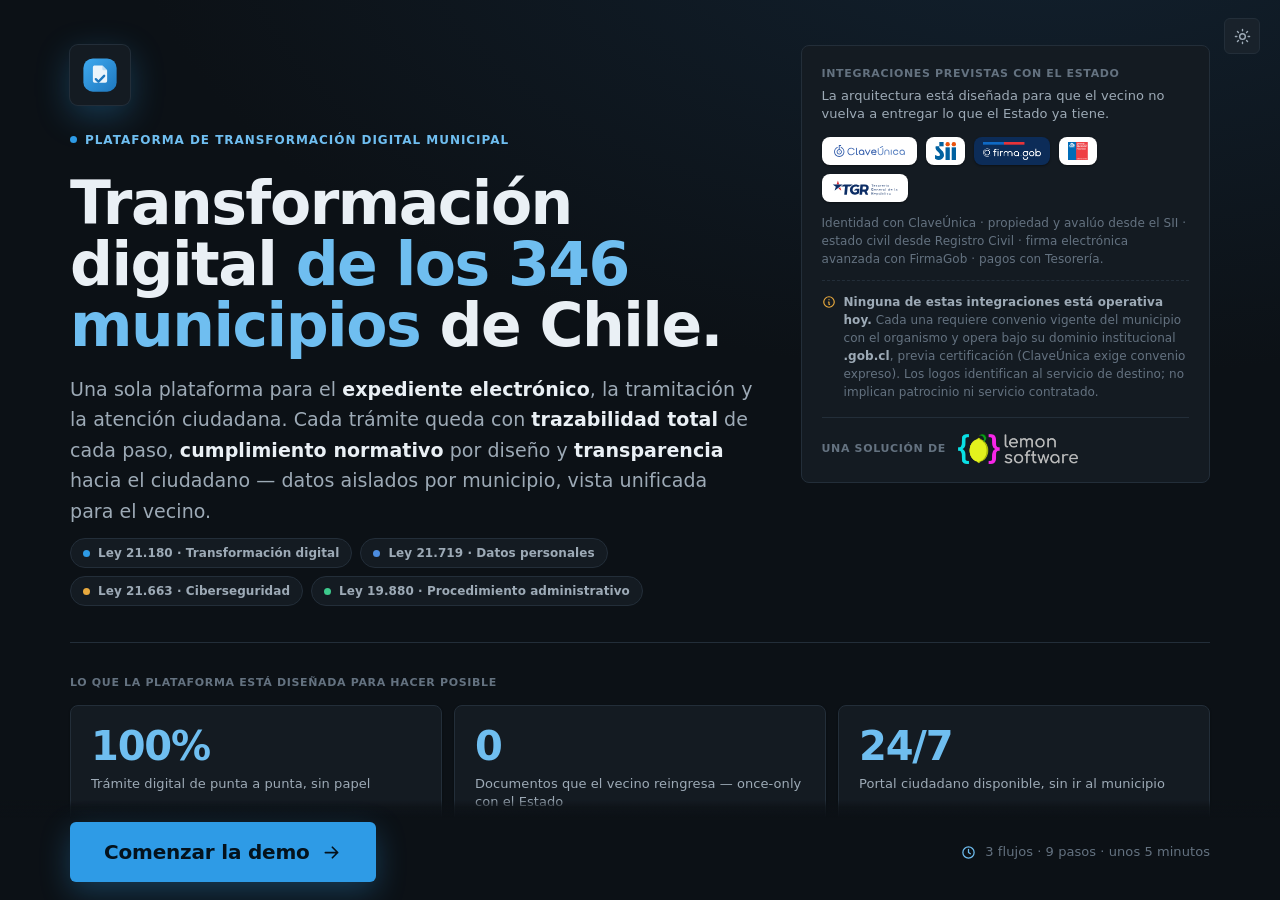
==== demo.html @ 0c416ff8 "Publicar la demo acotada como indice: reemplaza el deck de 13 slides - index.html = demo.html (recor" ====
<!DOCTYPE html>
<html lang="es" data-theme="dark">
<head>
<meta charset="UTF-8">
<meta name="viewport" content="width=device-width, initial-scale=1, viewport-fit=cover">
<!-- El sitio es público (se comparte por link con municipios) pero NO se indexa: el
     robots.txt puede ignorarse si alguien enlaza la URL; este meta sí lo respeta Google. -->
<meta name="robots" content="noindex,nofollow">
<title>Expediente Municipal — Demo guiada</title>
<link rel="preload" href="tokens.css" as="style">
<link rel="stylesheet" href="tokens.css">
<style>
/* ============================================================
   Demo controlada — reproductor de 3 flujos acotado.
   Standalone: consume tokens.css (identidad "Sala de Control"),
   NO usa app.js (no queremos el shell). Los flujos SE EMBEBEN con
   ?embed=1&as=<rol> → app.js bloquea toda navegación de documento
   (no se puede saltar al resto del prototipo). Es una demo pequeña
   para mostrar a las municipalidades sin exponer todo el trabajo.
   ============================================================ */
*{box-sizing:border-box}
html,body{height:100%;margin:0}
body{background:radial-gradient(120% 90% at 82% -12%, #12212F 0%, var(--bg) 55%);color:var(--text-1);
  font-family:var(--font-ui);display:flex;flex-direction:column;overflow:hidden}
html[data-theme="light"] body{background:radial-gradient(120% 90% at 82% -12%, #E3EEF7 0%, var(--bg) 55%)}

/* ---- topbar ---- */
.top{flex-shrink:0;height:60px;display:flex;align-items:center;gap:14px;padding:0 20px;border-bottom:1px solid var(--border);background:var(--surface)}
.brand{display:flex;align-items:center;gap:10px;font-weight:700}
.brand img{height:26px;width:auto;display:block}
.brand .bt{display:flex;flex-direction:column;line-height:1.1}
.brand .bt b{font-size:var(--fs-14);letter-spacing:-.01em}
.brand .bt small{font-size:var(--fs-11);color:var(--text-3);font-weight:500}
.top .flag{width:22px;height:15px;border-radius:2px;overflow:hidden;box-shadow:0 0 0 1px var(--border-strong);display:inline-flex}
.top .spacer{flex:1}
.chip-demo{display:inline-flex;align-items:center;gap:7px;height:28px;padding:0 12px;border-radius:var(--r-pill);
  background:var(--brand-soft);color:var(--brand-ink);font-size:var(--fs-12);font-weight:700;border:1px solid var(--brand-line,var(--border-strong))}
.chip-demo .g{width:7px;height:7px;border-radius:50%;background:var(--brand)}
.homebtn{display:inline-flex;align-items:center;gap:8px;height:36px;padding:0 14px;border-radius:var(--r-2);
  border:1px solid var(--border);background:var(--surface-2);color:var(--text-1);font-family:inherit;font-size:var(--fs-13);font-weight:600;cursor:pointer;transition:.13s var(--ease)}
.homebtn:hover{border-color:var(--brand);color:var(--brand-ink)}
.homebtn svg{width:16px;height:16px;flex-shrink:0}
.tbtn{width:36px;height:36px;border-radius:var(--r-2);border:1px solid var(--border);background:var(--surface-2);color:var(--text-2);display:grid;place-items:center;cursor:pointer;transition:.13s var(--ease)}
.tbtn:hover{border-color:var(--brand);color:var(--brand-ink)}
.tbtn svg{width:17px;height:17px}
html[data-theme="dark"] .tbtn .i-sun{display:block}
html[data-theme="dark"] .tbtn .i-moon{display:none}
html[data-theme="light"] .tbtn .i-sun{display:none}
html[data-theme="light"] .tbtn .i-moon{display:block}

/* ---- roadmap de 3 flujos ---- */
.rail{flex-shrink:0;display:flex;align-items:stretch;gap:10px;padding:14px 20px 0;flex-wrap:wrap}
.rstep{flex:1;min-width:210px;display:flex;align-items:center;gap:12px;padding:12px 14px;border-radius:var(--r-3);
  border:1px solid var(--border);background:var(--surface);cursor:pointer;transition:.14s var(--ease);text-align:left}
.rstep:hover{border-color:var(--brand-line,var(--border-strong))}
.rstep.on{border-color:var(--brand);background:var(--brand-soft);box-shadow:var(--sh-sm)}
.rstep .n{display:grid;place-items:center;width:34px;height:34px;border-radius:50%;background:var(--surface-2);
  color:var(--text-3);font-weight:800;font-size:var(--fs-15);flex-shrink:0;transition:.14s var(--ease)}
.rstep.on .n{background:var(--brand);color:var(--text-on-brand)}
.rstep.done .n{background:var(--success-soft);color:var(--success)}
.rstep .rt{min-width:0}
.rstep .rt b{display:block;font-size:var(--fs-14);color:var(--text-1);letter-spacing:-.01em;line-height:1.2}
.rstep .rt span{display:block;font-size:var(--fs-11);color:var(--text-3);margin-top:2px}
.rstep .arw{color:var(--text-4,var(--text-3));flex-shrink:0}
.rail .sep{align-self:center;color:var(--text-4,var(--text-3));flex-shrink:0}
.rail .sep svg{width:16px;height:16px;display:block}

/* ---- reproductor (iframe interactivo acotado) ---- */
.stage{flex:1;min-height:0;display:flex;flex-direction:column;padding:14px 20px 18px}
.demo{flex:1;min-height:0;display:flex;flex-direction:column;border:1px solid var(--border-strong);
  border-radius:var(--r-4);overflow:hidden;box-shadow:var(--sh-lg);background:var(--bg-2)}
.demo-chrome{height:44px;display:flex;align-items:center;gap:10px;padding:0 12px;background:var(--surface-2);border-bottom:1px solid var(--border);flex-shrink:0}
.demo-chrome .dots{display:flex;gap:6px;flex-shrink:0}
.demo-chrome .dots i{width:10px;height:10px;border-radius:50%;background:var(--border-strong)}
.demo-chrome .url{flex:1;min-width:0;height:26px;border-radius:var(--r-1);background:var(--surface);border:1px solid var(--border);display:flex;align-items:center;gap:2px;padding:0 10px;font-size:var(--fs-11);color:var(--text-3);font-family:var(--font-mono);overflow:hidden;white-space:nowrap}
.demo-chrome .url .host{color:var(--text-2)}
.demo-live{flex-shrink:0;display:inline-flex;align-items:center;gap:6px;height:24px;padding:0 11px;border-radius:var(--r-pill);background:var(--success-soft);color:var(--success);font-size:var(--fs-11);font-weight:700;text-transform:uppercase;letter-spacing:.04em}
/* el descargo de integraciones vive en la portada, que se oculta al entrar al
   reproductor → aquí queda permanente, a la vista durante toda la demostración */
.demo-sim{flex-shrink:0;display:inline-flex;align-items:center;height:24px;padding:0 11px;border-radius:var(--r-pill);
  background:var(--warning-soft,var(--surface));color:var(--warning);font-size:var(--fs-11);font-weight:700;border:1px solid var(--border);cursor:help}
/* en móvil el aviso pesa más que la URL decorativa del chrome */
@media(max-width:720px){.demo-chrome .dots,.demo-chrome .url{display:none}.demo-sim{margin-left:auto}}
.demo-live .pulse{width:7px;height:7px;border-radius:50%;background:var(--success);box-shadow:0 0 0 0 var(--success);animation:demopulse 2s infinite}
@keyframes demopulse{0%{box-shadow:0 0 0 0 color-mix(in srgb,var(--success) 55%,transparent)}70%{box-shadow:0 0 0 6px transparent}100%{box-shadow:0 0 0 0 transparent}}
.demo-view{position:relative;flex:1;min-height:0;background:var(--bg)}
.demo-view iframe{width:100%;height:100%;border:0;display:block;background:var(--bg)}
.demo-view .ph{position:absolute;inset:0;display:grid;place-items:center;color:var(--text-3);font-size:var(--fs-13);pointer-events:none;transition:opacity .3s var(--ease)}
.demo-view.loaded .ph{opacity:0}
.demo-bar{display:flex;align-items:center;gap:12px;padding:11px 12px;background:var(--surface-2);border-top:1px solid var(--border);flex-shrink:0}
.demo-nav{flex-shrink:0;display:inline-flex;align-items:center;gap:6px;height:38px;padding:0 14px;border-radius:var(--r-2);border:1px solid var(--border);background:var(--surface);color:var(--text-1);font-family:inherit;font-size:var(--fs-13);font-weight:700;cursor:pointer;transition:.13s var(--ease)}
.demo-nav svg{width:16px;height:16px}
.demo-nav:hover:not(:disabled){border-color:var(--brand);color:var(--brand-ink)}
.demo-nav:disabled{opacity:.4;cursor:default}
.demo-nav.primary{background:var(--brand);border-color:var(--brand);color:var(--text-on-brand)}
.demo-nav.primary:hover{background:var(--brand-hover)}
.demo-steps{display:flex;gap:6px;flex-shrink:0}
.demo-steps i{width:8px;height:8px;border-radius:50%;background:var(--border-strong);transition:.2s var(--ease)}
.demo-steps i.on{background:var(--brand);width:22px;border-radius:var(--r-pill)}
.demo-steps i.done{background:var(--brand);opacity:.5}
.demo-note{flex:1;min-width:0;display:flex;flex-direction:column;line-height:1.28}
.demo-note .stp{font-size:9px;text-transform:uppercase;letter-spacing:.05em;color:var(--brand-ink);font-weight:700}
.demo-note #demoNote{font-size:var(--fs-13);color:var(--text-1);overflow:hidden;text-overflow:ellipsis;white-space:nowrap}

/* ---- intro (portada de la demo) ---- */
.intro{position:fixed;inset:0;z-index:50;display:flex;flex-direction:column;justify-content:safe center;align-items:center;overflow-y:auto;padding:clamp(32px,5vh,64px) clamp(20px,4vw,40px);
  /* Deja sitio a la barra de acción anclada: el final del contenido nunca queda debajo.
     Suma env(safe-area-inset-bottom) porque el dock TAMBIÉN la suma en su padding — sin
     esto, en un iPhone con barra de gestos (~34px) la holgura se consume entera y la
     última línea del bloque de alcance queda tapada sin forma de destaparla. */
  padding-bottom:calc(clamp(124px,15vh,140px) + env(safe-area-inset-bottom,0px));
  background:radial-gradient(120% 90% at 82% -12%, #12212F 0%, var(--bg) 60%)}
html[data-theme="light"] .intro{background:radial-gradient(120% 90% at 82% -12%, #E3EEF7 0%, var(--bg) 60%)}
.intro.hide{display:none}
/* el topbar queda inerte bajo la portada → el tema necesita su propio control aquí */
.introtheme{position:absolute;top:18px;right:20px;z-index:2}
.icard{max-width:1140px;width:100%;margin:auto 0}
/* fila superior: discurso a la izquierda, integraciones + co-marca a la derecha */
.icard .hero{display:grid;grid-template-columns:minmax(0,1.25fr) minmax(0,.75fr);gap:clamp(28px,4vw,48px);align-items:start}
@media(max-width:960px){.icard .hero{grid-template-columns:1fr;gap:26px}}
.icard .iso{display:grid;place-items:center;width:60px;height:60px;border-radius:var(--r-3);margin-bottom:24px;
  background:var(--surface);box-shadow:0 0 0 1px var(--border),0 10px 34px var(--brand-glow)}
.icard .iso img{width:38px;height:38px;display:block}
.icard .eyebrow{display:inline-flex;align-items:center;gap:8px;font-size:var(--fs-12);font-weight:700;text-transform:uppercase;letter-spacing:.08em;color:var(--brand-ink)}
.icard .eyebrow .g{width:7px;height:7px;border-radius:50%;background:var(--brand);display:inline-block;flex-shrink:0}
/* escala editorial: el h1 es el salto de tamaño que hace de esto una portada, no un panel */
.icard h1{font-family:var(--font-ui);font-size:clamp(34px,5.6vw,60px);line-height:1.02;letter-spacing:-.025em;margin:18px 0 18px;text-wrap:balance}
.icard h1 .accent{color:var(--brand-ink)}
.icard .lead{font-size:clamp(16px,1.5vw,19px);color:var(--text-2);line-height:1.6;max-width:60ch}
.icard .lead b{color:var(--text-1);font-weight:600}
.icard .pillars{display:flex;flex-wrap:wrap;gap:9px;margin:20px 0 0}
.icard .pil{display:inline-flex;align-items:center;gap:8px;height:34px;padding:0 14px 0 12px;border-radius:var(--r-pill);
  border:1px solid var(--brand-line,var(--border-strong));background:var(--brand-soft);color:var(--brand-ink);font-size:var(--fs-13);font-weight:700}
.icard .pil svg{width:15px;height:15px;flex-shrink:0}
/* KPIs (patrón .statcard del deck) */
.icard .kpis{display:flex;flex-wrap:wrap;gap:12px;margin-top:14px}
.icard .kpi{flex:1;min-width:180px;padding:20px;border-radius:var(--r-3);border:1px solid var(--border);background:var(--surface)}
.icard .kpi .n{font-size:clamp(30px,3.6vw,40px);font-weight:700;letter-spacing:-.03em;color:var(--brand-ink);line-height:1;font-variant-numeric:tabular-nums}
.icard .kpi .t{font-size:var(--fs-13);color:var(--text-2);margin-top:9px;line-height:1.4;text-wrap:pretty}
/* Integraciones previstas con el Estado + co-marca (panel de la columna derecha) */
.icard .integ{padding:20px 20px 18px;border-radius:var(--r-3);border:1px solid var(--border);background:var(--surface)}
.icard .glbl{font-size:11px;text-transform:uppercase;letter-spacing:.06em;color:var(--text-3);font-weight:700;display:block;margin-bottom:4px}
.icard .gsub{display:block;font-size:var(--fs-13);color:var(--text-2);line-height:1.45;margin-bottom:13px}
.icard .glogos{display:flex;flex-wrap:wrap;align-items:center;gap:9px}
.icard .gnote{font-size:var(--fs-12);color:var(--text-3);margin-top:12px;line-height:1.5}
.icard .gdisc{display:flex;gap:8px;font-size:var(--fs-12);color:var(--text-3);line-height:1.5;margin-top:12px;padding-top:12px;border-top:1px dashed var(--border)}
.icard .gdisc svg{width:14px;height:14px;flex-shrink:0;margin-top:2px;color:var(--warning)}
.icard .gdisc b{color:var(--text-2);font-weight:700}
.icard .cobrand{display:flex;flex-wrap:wrap;align-items:center;gap:12px;margin-top:16px;padding-top:16px;border-top:1px solid var(--border)}
.icard .cobrand .cb-lbl{font-size:11px;text-transform:uppercase;letter-spacing:.06em;color:var(--text-3);font-weight:700}
.icard .cobrand img{height:30px;width:auto;display:block}
/* Alcance: esta demo es solo una porción */
.icard .scope{padding:20px 22px;border-radius:var(--r-3);border:1px solid var(--border);
  border-left:3px solid var(--brand);background:var(--surface)}
.icard .scope > b{display:block;font-size:var(--fs-15);color:var(--text-1);margin-bottom:8px;letter-spacing:-.01em}
.icard .scope p b{color:var(--text-1);font-weight:700}
.icard .scope p{font-size:var(--fs-13);color:var(--text-2);line-height:1.55}
/* el aviso de acotamiento vive aquí (antes duplicado bajo el CTA) */
.icard .scope .scnote{display:flex;gap:8px;align-items:flex-start;margin-top:14px;padding-top:14px;
  border-top:1px dashed var(--border);color:var(--text-3);font-size:var(--fs-12)}
.icard .scope .scnote svg{width:14px;height:14px;flex-shrink:0;margin-top:2px}
.icard .laws{display:flex;flex-wrap:wrap;gap:8px;margin-top:12px}
.icard .law{display:inline-flex;align-items:center;gap:8px;height:30px;padding:0 12px;border-radius:var(--r-pill);
  border:1px solid var(--border);background:var(--surface);color:var(--text-2);font-size:var(--fs-12);font-weight:600}
.icard .law .d{width:7px;height:7px;border-radius:50%;flex-shrink:0}
/* banda de KPIs a ancho completo, entre el hero y la fila inferior */
.icard .band{margin-top:clamp(28px,4vh,44px);padding-top:clamp(24px,3.5vh,36px);border-top:1px solid var(--border)}
/* fila inferior: qué verás en la demo (izq) · qué queda fuera (der) */
.icard .bottom{display:grid;grid-template-columns:minmax(0,1.25fr) minmax(0,.75fr);gap:clamp(28px,4vw,48px);align-items:start;
  margin-top:clamp(28px,4vh,44px);padding-top:clamp(24px,3.5vh,36px);border-top:1px solid var(--border)}
@media(max-width:960px){.icard .bottom{grid-template-columns:1fr;gap:24px}}
.icard .seclbl{font-size:11px;text-transform:uppercase;letter-spacing:.06em;color:var(--text-3);font-weight:700;margin:0 0 12px;display:block}
.icard .three{display:grid;grid-template-columns:repeat(3,1fr);gap:12px;margin:0 0 22px}
.icard .three .c{padding:16px;border-radius:var(--r-3);border:1px solid var(--border);background:var(--surface)}
.icard .three .c .n{display:grid;place-items:center;width:30px;height:30px;border-radius:50%;background:var(--brand-soft);color:var(--brand-ink);font-weight:800;font-size:var(--fs-14);margin-bottom:10px}
.icard .three .c b{display:block;font-size:var(--fs-14);letter-spacing:-.01em}
.icard .three .c span{display:block;font-size:var(--fs-12);color:var(--text-3);margin-top:4px;line-height:1.4}
.startbtn{display:inline-flex;align-items:center;justify-content:center;gap:11px;height:60px;padding:0 34px;border-radius:var(--r-2);border:0;
  background:var(--brand);color:var(--text-on-brand);font-family:inherit;font-size:var(--fs-20);font-weight:700;letter-spacing:-.01em;
  cursor:pointer;transition:.14s var(--ease);box-shadow:0 10px 30px var(--brand-glow)}
.startbtn:hover{background:var(--brand-hover);box-shadow:0 12px 34px var(--brand-glow)}
.startbtn:active{transform:scale(.97)}
.startbtn svg{width:21px;height:21px;flex-shrink:0}

/* ---- barra de acción anclada: el CTA de la portada NUNCA queda bajo el pliegue ----
   Vive dentro de .intro, así que se oculta con ella (.intro.hide{display:none}) sin
   lógica extra; position:fixed la mantiene a la vista mientras la portada scrollea. */
/* sin borde: una línea dura cortaría a media altura las tarjetas que pasan por detrás;
   el degradado disuelve el contenido y deja el CTA sobre fondo sólido y legible. */
.introdock{position:fixed;left:0;right:0;bottom:0;z-index:3;padding:22px clamp(20px,4vw,40px) calc(18px + env(safe-area-inset-bottom,0px));
  /* fondo sólido primero: si el motor no entiende color-mix() (Chrome/Edge <111, Safari
     <16.2) descarta la declaración ENTERA, no solo esa parada — y el CTA quedaría flotando
     sobre el texto. El navegador moderno se queda con la segunda; el antiguo, con el sólido. */
  background:var(--bg);
  /* La banda de fundido es CORTA (sólido hasta 82%): un degradado largo deja el texto de
     las tarjetas de KPI "medio legible" al pasar por detrás — peor que ocultarlo. Aquí
     funde fondo, no información. */
  background:linear-gradient(to top,var(--bg) 82%,color-mix(in srgb,var(--bg) 70%,transparent) 93%,transparent)}
.introdock .in{max-width:1140px;margin:0 auto;display:flex;align-items:center;justify-content:space-between;gap:18px;flex-wrap:wrap}
.introdock .meta{display:flex;align-items:center;gap:9px;font-size:var(--fs-13);color:var(--text-3);min-width:0}
.introdock .meta svg{width:15px;height:15px;flex-shrink:0;color:var(--brand-ink)}
@media(max-width:720px){
  .introdock .in{gap:10px}
  .introdock .startbtn{flex:1 1 100%;height:56px;font-size:var(--fs-16);padding:0 22px}
  .introdock .meta{flex:1 1 100%;justify-content:center;font-size:var(--fs-12)}
}

/* ---- tour: interruptor de resaltado en la barra del reproductor ---- */
.hintbtn{flex-shrink:0;display:inline-flex;align-items:center;gap:7px;height:34px;padding:0 12px;border-radius:var(--r-pill);
  border:1px solid var(--border);background:var(--surface);color:var(--text-2);font-family:inherit;font-size:var(--fs-12);font-weight:700;cursor:pointer;transition:.13s var(--ease)}
.hintbtn svg{width:15px;height:15px;flex-shrink:0}
.hintbtn:hover{border-color:var(--brand-line,var(--border-strong));color:var(--text-1)}
.hintbtn[aria-pressed="true"]{background:var(--brand-soft);border-color:var(--brand);color:var(--brand-ink)}

/* ---- foco visible (navegación por teclado en la presentación) ----
   Refuerza el :focus-visible global de tokens.css sobre los controles propios de
   esta pantalla. NOTA para quien audite: en un navegador automatizado sin foco de
   ventana (document.hasFocus()===false) NINGÚN selector :focus/:focus-visible
   matchea, así que las herramientas reportan "sin indicador de foco" en falso. */
.rstep:focus-visible,.demo-nav:focus-visible,.startbtn:focus-visible,.homebtn:focus-visible,.tbtn:focus-visible,.hintbtn:focus-visible{
  outline:2px solid var(--brand);outline-offset:2px}

@media(max-width:720px){
  .hintbtn span{position:absolute;width:1px;height:1px;overflow:hidden;clip:rect(0 0 0 0)}
  .hintbtn{padding:0;width:34px;justify-content:center}
  .icard .three{grid-template-columns:1fr}
  .rail .sep{display:none}
  .rstep{min-width:100%}
  .demo-note{display:none}
}
@media(max-width:560px){
  .top{gap:8px;padding:0 12px}
  .brand .bt small{display:none}
  .homebtn span{position:absolute;width:1px;height:1px;overflow:hidden;clip:rect(0 0 0 0)}
  .homebtn{padding:0;width:36px;justify-content:center}
  .chip-demo span:not(.g){position:absolute;width:1px;height:1px;overflow:hidden;clip:rect(0 0 0 0)}
  .chip-demo{padding:0;width:28px;justify-content:center}
}
</style>
</head>
<body>

<!-- Portada / intro -->
<div class="intro" id="intro">
  <button class="tbtn introtheme" id="themeBtn2" title="Cambiar tema" aria-label="Cambiar tema">
    <svg class="i-sun" viewBox="0 0 24 24" fill="none" stroke="currentColor" stroke-width="2" stroke-linecap="round" stroke-linejoin="round"><circle cx="12" cy="12" r="4"/><path d="M12 2v2M12 20v2M4.9 4.9l1.4 1.4M17.7 17.7l1.4 1.4M2 12h2M20 12h2M4.9 19.1l1.4-1.4M17.7 6.3l1.4-1.4"/></svg>
    <svg class="i-moon" viewBox="0 0 24 24" fill="none" stroke="currentColor" stroke-width="2" stroke-linecap="round" stroke-linejoin="round"><path d="M21 12.8A9 9 0 1 1 11.2 3a7 7 0 0 0 9.8 9.8z"/></svg>
  </button>
  <div class="icard">
    <div class="hero">
      <div>
        <span class="iso"><img src="assets/brand/isotipo.svg" alt="Expediente Municipal"></span>
        <div class="eyebrow"><span class="g"></span> Plataforma de transformación digital municipal</div>
        <h1>Transformación digital <span class="accent">de los 346 municipios</span> de Chile.</h1>
        <p class="lead">Una sola plataforma para el <b>expediente electrónico</b>, la tramitación y la atención ciudadana. Cada trámite queda con <b>trazabilidad total</b> de cada paso, <b>cumplimiento normativo</b> por diseño y <b>transparencia</b> hacia el ciudadano — datos aislados por municipio, vista unificada para el vecino.</p>

        <div class="laws" aria-label="Marco legal">
          <span class="law"><span class="d" style="background:var(--brand)"></span>Ley 21.180 · Transformación digital</span>
          <span class="law"><span class="d" style="background:var(--info)"></span>Ley 21.719 · Datos personales</span>
          <span class="law"><span class="d" style="background:var(--warning)"></span>Ley 21.663 · Ciberseguridad</span>
          <span class="law"><span class="d" style="background:var(--success)"></span>Ley 19.880 · Procedimiento administrativo</span>
        </div>
      </div>

      <div class="integ">
        <span class="glbl">Integraciones previstas con el Estado</span>
        <span class="gsub">La arquitectura está diseñada para que el vecino no vuelva a entregar lo que el Estado ya tiene.</span>
        <div class="glogos">
          <span class="gplate sm"><img src="assets/gob/oficial-claveunica.svg" alt="ClaveÚnica"></span>
          <span class="gplate sm"><img src="assets/gob/oficial-sii.svg" alt="Servicio de Impuestos Internos"></span>
          <span class="gplate sm dk"><img src="assets/gob/oficial-firmagob.png" alt="FirmaGob"></span>
          <span class="gplate sm"><img src="assets/gob/oficial-registrocivil.png" alt="Registro Civil"></span>
          <span class="gplate sm"><img src="assets/gob/oficial-tesoreria.svg" alt="Tesorería General de la República"></span>
        </div>
        <p class="gnote">Identidad con ClaveÚnica · propiedad y avalúo desde el SII · estado civil desde Registro Civil · firma electrónica avanzada con FirmaGob · pagos con Tesorería.</p>
        <p class="gdisc">
          <svg viewBox="0 0 24 24" fill="none" stroke="currentColor" stroke-width="2" stroke-linecap="round" stroke-linejoin="round"><circle cx="12" cy="12" r="9"/><path d="M12 8h.01M11 12h1v4h1"/></svg>
          <span><b>Ninguna de estas integraciones está operativa hoy.</b> Cada una requiere convenio vigente del municipio con el organismo y opera bajo su dominio institucional <b>.gob.cl</b>, previa certificación (ClaveÚnica exige convenio expreso). Los logos identifican al servicio de destino; no implican patrocinio ni servicio contratado.</span>
        </p>
        <div class="cobrand">
          <span class="cb-lbl">Una solución de</span>
          <img src="assets/brand/lemon-software.png" alt="Lemon Software">
        </div>
      </div>
    </div>

    <div class="band">
      <span class="seclbl">Lo que la plataforma está diseñada para hacer posible</span>
      <div class="kpis">
        <div class="kpi"><div class="n">100%</div><div class="t">Trámite digital de punta a punta, sin papel</div></div>
        <div class="kpi"><div class="n">0</div><div class="t">Documentos que el vecino reingresa — once-only con el Estado</div></div>
        <div class="kpi"><div class="n">24/7</div><div class="t">Portal ciudadano disponible, sin ir al municipio</div></div>
      </div>
    </div>

    <div class="bottom">
      <div>
        <span class="seclbl">En esta demo verás el permiso de edificación, de principio a fin</span>
        <div class="three">
          <div class="c"><div class="n">1</div><b>El municipio lo construye</b><span>Un configurador municipal arma el trámite sin programar.</span></div>
          <div class="c"><div class="n">2</div><b>El ciudadano lo presenta</b><span>Hace el trámite completo y lo sigue en su bandeja de entrada.</span></div>
          <div class="c"><div class="n">3</div><b>La DOM lo gestiona</b><span>Un funcionario lo recibe, revisa y resuelve con doble firma.</span></div>
        </div>
      </div>

      <div class="scope">
        <b>Esto es una muestra acotada: la plataforma completa es mucho más.</b>
        <p>Verás <b>un</b> trámite (permiso de edificación) en <b>tres</b> de los diez roles del sistema. Gran parte del resto de la operación municipal ya está diseñada y prototipada como pantallas — y se recorre en una <b>sesión guiada con nuestro equipo</b>.</p>
        <p class="scnote">
          <svg viewBox="0 0 24 24" fill="none" stroke="currentColor" stroke-width="2" stroke-linecap="round" stroke-linejoin="round"><path d="M12 22s8-4 8-10V5l-8-3-8 3v7c0 6 8 10 8 10z"/></svg>
          <span>El recorrido está acotado a este flujo.</span>
        </p>
      </div>
    </div>
  </div>

  <!-- barra de acción anclada: el CTA principal siempre a la vista, sin scroll -->
  <div class="introdock">
    <div class="in">
      <button class="startbtn" id="startBtn">Comenzar la demo
        <svg viewBox="0 0 24 24" fill="none" stroke="currentColor" stroke-width="2" stroke-linecap="round" stroke-linejoin="round"><path d="M5 12h14M13 6l6 6-6 6"/></svg>
      </button>
      <span class="meta">
        <svg viewBox="0 0 24 24" fill="none" stroke="currentColor" stroke-width="2" stroke-linecap="round" stroke-linejoin="round"><circle cx="12" cy="12" r="9"/><path d="M12 7v5l3 2"/></svg>
        3 flujos · 9 pasos · unos 5 minutos
      </span>
    </div>
  </div>
</div>

<!-- Topbar -->
<div class="top">
  <div class="brand">
    <img src="assets/brand/lemon-software.png" alt="Lemon Software">
    <span class="flag"><svg viewBox="0 0 22 15" width="22" height="15" xmlns="http://www.w3.org/2000/svg"><rect width="22" height="15" fill="#fff"/><rect width="22" height="7.5" y="7.5" fill="#D52B1E"/><rect width="8.25" height="7.5" fill="#0039A6"/><path fill="#fff" d="M4.125 1.6l.86 2.02 2.19.17-1.67 1.42.53 2.13-1.91-1.16-1.9 1.16.52-2.13-1.66-1.42 2.19-.17z"/></svg></span>
    <div class="bt"><b>Expediente Municipal</b><small>Demo · Permiso de edificación</small></div>
  </div>
  <div class="spacer"></div>
  <button class="homebtn" id="backHome" title="Volver a la portada (Esc)">
    <svg viewBox="0 0 24 24" fill="none" stroke="currentColor" stroke-width="2" stroke-linecap="round" stroke-linejoin="round"><path d="M3 11l9-8 9 8"/><path d="M5 9.5V20a1 1 0 0 0 1 1h12a1 1 0 0 0 1-1V9.5"/></svg>
    <span>Volver a la portada</span>
  </button>
  <span class="chip-demo"><span class="g"></span><span>Demo controlada</span></span>
  <button class="tbtn" id="themeBtn" title="Cambiar tema" aria-label="Cambiar tema">
    <svg class="i-sun" viewBox="0 0 24 24" fill="none" stroke="currentColor" stroke-width="2" stroke-linecap="round" stroke-linejoin="round"><circle cx="12" cy="12" r="4"/><path d="M12 2v2M12 20v2M4.9 4.9l1.4 1.4M17.7 17.7l1.4 1.4M2 12h2M20 12h2M4.9 19.1l1.4-1.4M17.7 6.3l1.4-1.4"/></svg>
    <svg class="i-moon" viewBox="0 0 24 24" fill="none" stroke="currentColor" stroke-width="2" stroke-linecap="round" stroke-linejoin="round"><path d="M21 12.8A9 9 0 1 1 11.2 3a7 7 0 0 0 9.8 9.8z"/></svg>
  </button>
</div>

<!-- Roadmap de 3 flujos -->
<div class="rail" id="rail">
  <button class="rstep on" data-flow="config">
    <span class="n">1</span>
    <span class="rt"><b>El municipio configura</b><span>Configurador municipal</span></span>
    <span class="arw"><svg viewBox="0 0 24 24" width="16" height="16" fill="none" stroke="currentColor" stroke-width="2" stroke-linecap="round" stroke-linejoin="round"><path d="M9 18l6-6-6-6"/></svg></span>
  </button>
  <span class="sep"><svg viewBox="0 0 24 24" fill="none" stroke="currentColor" stroke-width="2" stroke-linecap="round" stroke-linejoin="round"><path d="M5 12h14"/></svg></span>
  <button class="rstep" data-flow="ciudadano">
    <span class="n">2</span>
    <span class="rt"><b>El ciudadano lo presenta</b><span>Trámite + bandeja de entrada</span></span>
    <span class="arw"><svg viewBox="0 0 24 24" width="16" height="16" fill="none" stroke="currentColor" stroke-width="2" stroke-linecap="round" stroke-linejoin="round"><path d="M9 18l6-6-6-6"/></svg></span>
  </button>
  <span class="sep"><svg viewBox="0 0 24 24" fill="none" stroke="currentColor" stroke-width="2" stroke-linecap="round" stroke-linejoin="round"><path d="M5 12h14"/></svg></span>
  <button class="rstep" data-flow="funcionario">
    <span class="n">3</span>
    <span class="rt"><b>La DOM lo gestiona</b><span>Funcionario · four-eyes</span></span>
    <span class="arw" style="visibility:hidden"><svg viewBox="0 0 24 24" width="16" height="16"></svg></span>
  </button>
</div>

<!-- Reproductor -->
<div class="stage">
  <div class="demo">
    <div class="demo-chrome">
      <div class="dots"><i></i><i></i><i></i></div>
      <div class="url"><span class="host">expediente.muni.cl</span><span id="demoUrl">/config/tipos-de-tramite</span></div>
      <span class="demo-live"><span class="pulse"></span>Interactivo</span>
      <span class="demo-sim" title="ClaveÚnica, SII, FirmaGob, Registro Civil y Tesorería aparecen simulados: ninguna integración está operativa.">Integraciones simuladas</span>
    </div>
    <div class="demo-view">
      <div class="ph" id="demoPh">Cargando el flujo…</div>
      <!-- NO se usa sandbox: el tour necesita allow-same-origin para dirigir el
           resaltado, y con allow-scripts el propio navegador advierte que ese
           sandbox puede eludirse — sería una garantía falsa. El acotamiento se
           hace en app.js (click + auxclick + contextmenu sobre enlaces). Es un
           acotamiento de PRESENTACIÓN, no una frontera de seguridad. -->
      <iframe id="demoFrame" title="Flujo del producto en vivo" loading="lazy"></iframe>
    </div>
    <div class="demo-bar">
      <button class="demo-nav" id="demoPrev" aria-label="Paso anterior">
        <svg viewBox="0 0 24 24" fill="none" stroke="currentColor" stroke-width="2.2" stroke-linecap="round" stroke-linejoin="round"><path d="M15 18l-6-6 6-6"/></svg>
        Atrás
      </button>
      <div class="demo-steps" id="demoSteps"></div>
      <div class="demo-note"><span class="stp" id="demoStepLbl">Paso 1 de 2</span><span id="demoNote"></span></div>
      <button class="hintbtn" id="hintBtn" aria-pressed="true" title="Mostrar u ocultar el resaltado del paso">
        <svg viewBox="0 0 24 24" fill="none" stroke="currentColor" stroke-width="2" stroke-linecap="round" stroke-linejoin="round"><path d="M9 11V6a2 2 0 114 0v5m0 0V4a2 2 0 114 0v7m0 0V7a2 2 0 114 0v9a6 6 0 01-6 6h-2a6 6 0 01-5.5-3.6L5 15a2 2 0 013.3-2.3L10 14"/></svg>
        <span>Guía</span>
      </button>
      <button class="demo-nav next primary" id="demoNext">Siguiente
        <svg viewBox="0 0 24 24" fill="none" stroke="currentColor" stroke-width="2.2" stroke-linecap="round" stroke-linejoin="round"><path d="M9 18l6-6-6-6"/></svg>
      </button>
    </div>
  </div>
</div>

<script>
(function(){
  /* tema compartido con el resto del prototipo (fvTheme) */
  var root = document.documentElement;
  try{ var t = localStorage.getItem('fvTheme'); if(t) root.setAttribute('data-theme', t); }catch(e){}
  function toggleTheme(){
    var n = root.getAttribute('data-theme')==='dark' ? 'light' : 'dark';
    root.setAttribute('data-theme', n);
    try{ localStorage.setItem('fvTheme', n); }catch(e){}
  }
  document.getElementById('themeBtn').addEventListener('click', toggleTheme);
  document.getElementById('themeBtn2').addEventListener('click', toggleTheme);

  /* reproductor de 3 flujos guiados — cada paso embebe la pantalla REAL con
     ?embed=1&as=<rol>; app.js bloquea toda navegación de documento dentro del
     iframe → el espectador no puede salir de este flujo. */
  /* tip = selector DENTRO del iframe que se resalta con el anillo pulsante
     (motor .fv-jhl de app.js, expuesto como fvHighlight); tag = rótulo del anillo. */
  var FLOWS = {
    config: [
      {src:'tipos.html?embed=1&as=config',      url:'/config/tipos-de-tramite', note:'El municipio ve su catálogo de trámites y crea el Permiso de edificación — sin programar.',
       tip:'.btn-primary[href="constructor.html"]', tag:'Crea el trámite aquí'},
      {src:'constructor.html?embed=1&as=config', url:'/config/constructor',      note:'Arma requisitos, formulario y flujo de aprobación. El núcleo legal viene fijo y bloqueado.',
       tip:'.cn-sec[data-s="form"]', tag:'Configura el formulario'}
    ],
    ciudadano: [
      {src:'catalogo.html?embed=1&as=ciudadano',    url:'/tramites-en-linea',    note:'El vecino busca el Permiso de edificación en el catálogo en línea.',
       tip:'.tcard', tag:'Elige el trámite'},
      {src:'ficha.html?embed=1&as=ciudadano',       url:'/tramite/requisitos',   note:'Revisa requisitos, costo y plazo antes de empezar.',
       tip:'.aside .btn-primary', tag:'Inicia el trámite'},
      {src:'nuevo.html?embed=1&as=ciudadano',       url:'/tramite/nuevo',        note:'Completa el formulario con ClaveÚnica — puedes probarlo aquí mismo.',
       tip:['#fvcNext','#nextBtn'], tag:'Completa y avanza'},
      {src:'comprobante.html?embed=1&as=ciudadano', url:'/tramite/comprobante',  note:'Recibe su comprobante con IUIe y sello de tiempo (SHOA).',
       tip:'#doc', tag:'Mira el IUIe y el sello'},
      {src:'ciudadano.html?embed=1&as=ciudadano',   url:'/mis-tramites',         note:'Y lo sigue en su bandeja de entrada: estado, avisos y respuestas al municipio.',
       tip:'.tram', tag:'Sigue tu trámite'}
    ],
    funcionario: [
      {src:'bandeja.html?embed=1&as=funcionario',    url:'/dom/bandeja',    note:'El trámite del ciudadano entra a la bandeja de la Dirección de Obras.',
       // la fila del expediente que presentó la ciudadana, no la primera de la lista
       tip:['.trow[href*="004826"]','.trow'], tag:'Abre el expediente'},
      {src:'expediente.html?id=004826&embed=1&as=funcionario', url:'/dom/expediente', note:'Revisa documentos y trazabilidad, y resuelve con doble firma (four-eyes).',
       tip:'.btn-primary', tag:'Resuelve con doble firma'}
    ]
  };
  var order = ['config','ciudadano','funcionario'];
  var curFlow = 'config', curStep = 0, started = false, finished = false;

  var frame  = document.getElementById('demoFrame');
  var view   = frame.closest('.demo-view');
  var urlEl  = document.getElementById('demoUrl');
  var noteEl = document.getElementById('demoNote');
  var stepLbl= document.getElementById('demoStepLbl');
  var prevB  = document.getElementById('demoPrev');
  var nextB  = document.getElementById('demoNext');
  var stepsEl= document.getElementById('demoSteps');
  var rail   = document.getElementById('rail');
  var hintBtn= document.getElementById('hintBtn');
  function steps(){ return FLOWS[curFlow]; }

  /* ---- tour guiado: el anillo "haz clic aquí" DENTRO de la pantalla embebida ----
     app.js expone fvHighlight/fvClearHighlight; el iframe es del mismo origen, así
     que el reproductor dirige el resaltado del paso actual sin tocar cada pantalla. */
  var hintOn = true, hintTmr = null, armed = null;
  /* Varios objetivos del tour son <a href> a otra pantalla, y el aislamiento de
     embed cancela toda navegación de documento: el clic señalado moriría en
     silencio (en una demo eso se lee como producto roto). Aquí el clic sobre el
     elemento resaltado avanza el paso del reproductor, que es a donde ese enlace
     llevaría de todos modos. */
  function disarm(){
    if(armed){ try{ armed.w.removeEventListener('click', armed.fn, true); }catch(e){} armed = null; }
  }
  function armTarget(w, sel){
    disarm();
    var el; try{ el = w.document.querySelector(sel); }catch(e){ return; }
    if(!el) return;
    /* SOLO si el objetivo es un enlace real: ese es el único clic que el
       aislamiento de embed cancela y que hay que "puentear" avanzando el paso.
       Un <button> del propio contenido (cambiar de sección en el constructor,
       avanzar el formulario del ciudadano) SÍ hace su trabajo dentro de la
       pantalla — puentearlo saltaba de flujo mientras el espectador exploraba. */
    var a = el.closest ? (el.closest('a[href]') || el.querySelector('a[href]')) : null;
    if(!a) return;
    var href = a.getAttribute('href') || '';
    if(!href || href.charAt(0) === '#' || /^javascript:/i.test(href)) return;
    // en window y en captura: el interceptor de embed vive en document y hace
    // stopPropagation, así que este listener tiene que correr antes que él
    var fn = function(ev){
      // el clic tiene que ir al enlace resaltado, no a cualquier parte de la sección
      var t = ev.target && ev.target.closest ? ev.target.closest('a[href]') : null;
      if(t === a && el.contains(ev.target)) setTimeout(function(){ nextB.click(); }, 90);
    };
    w.addEventListener('click', fn, true);
    armed = {w:w, fn:fn};
  }

  function applyHint(){
    clearTimeout(hintTmr); disarm();
    var s = steps();
    if(!s || !s[curStep]) return;
    var tip = s[curStep].tip, tag = s[curStep].tag;
    // app.js se ejecuta al final del body y monta el shell: damos un respiro al layout
    hintTmr = setTimeout(function(){
      try{
        var w = frame.contentWindow;
        if(!w || typeof w.fvHighlight !== 'function') return;
        if(!hintOn || !tip){ w.fvClearHighlight(); return; }
        // varios selectores = fallback: se toma el primero que exista Y sea visible
        var list = [].concat(tip);
        for(var i=0;i<list.length;i++){
          if(w.fvHighlight(list[i], tag)){ armTarget(w, list[i]); return; }
        }
      }catch(e){ /* iframe aún no listo o cross-origin: el tour es un extra, nunca rompe la demo */ }
    }, 320);
  }
  hintBtn.addEventListener('click', function(){
    hintOn = !hintOn;
    hintBtn.setAttribute('aria-pressed', hintOn ? 'true' : 'false');
    applyHint();
  });

  /* El contenido embebido es interactivo: en cuanto el presentador hace clic
     dentro, el foco vive en el iframe y las teclas dejan de llegar al padre —
     se quedaba sin control de teclado justo mientras demuestra. Se reenvían
     las teclas del recorrido desde el documento embebido. */
  function bindFrameKeys(){
    try{
      var d = frame.contentDocument; if(!d) return;
      d.addEventListener('keydown', onKey, true);
    }catch(e){}
  }
  function onKey(e){
    if(!started || !intro.classList.contains('hide')) return;
    var t = e.target, tag = t && t.tagName;
    // nunca secuestrar la escritura en un campo de la pantalla embebida
    if(tag==='INPUT' || tag==='TEXTAREA' || tag==='SELECT' || (t && t.isContentEditable)) return;
    if(e.key==='ArrowRight'){ e.preventDefault(); nextB.click(); }
    else if(e.key==='ArrowLeft'){ e.preventDefault(); prevB.click(); }
    else if(e.key==='Escape'){ e.preventDefault(); showIntro(true); }
  }

  frame.addEventListener('load', function(){
    if(frame.getAttribute('src')) view.classList.add('loaded');
    applyHint();
    bindFrameKeys();
  });

  function loadStep(){
    var s = steps()[curStep];
    view.classList.remove('loaded');
    frame.src = s.src;
    urlEl.textContent = s.url;
    noteEl.textContent = s.note;
    stepLbl.textContent = 'Paso ' + (curStep+1) + ' de ' + steps().length;
    prevB.disabled = (curStep===0 && order.indexOf(curFlow)===0);
    var last = (curStep===steps().length-1);
    var lastFlow = (order.indexOf(curFlow)===order.length-1);
    var lbl = last ? (lastFlow ? 'Terminar' : 'Siguiente flujo') : 'Siguiente';
    nextB.childNodes[0].nodeValue = lbl + ' ';
    stepsEl.innerHTML = steps().map(function(_,idx){ return '<i class="'+(idx===curStep?'on':(idx<curStep?'done':''))+'"></i>'; }).join('');
    // roadmap: marca actual / completados
    var fi = order.indexOf(curFlow);
    Array.prototype.forEach.call(rail.querySelectorAll('.rstep'), function(b){
      var bf = b.getAttribute('data-flow'), bi = order.indexOf(bf);
      b.classList.toggle('on', bf===curFlow);
      b.classList.toggle('done', bi<fi);
    });
  }
  function setFlow(f){ curFlow = f; curStep = 0; started = true; loadStep(); }

  rail.addEventListener('click', function(e){ var t = e.target.closest('.rstep'); if(!t) return; setFlow(t.getAttribute('data-flow')); });
  prevB.addEventListener('click', function(){
    if(curStep>0){ curStep--; loadStep(); }
    else { var idx = order.indexOf(curFlow); if(idx>0){ curFlow = order[idx-1]; curStep = FLOWS[curFlow].length-1; loadStep(); } }
  });
  nextB.addEventListener('click', function(){
    if(curStep < steps().length-1){ curStep++; loadStep(); }
    else { var idx = order.indexOf(curFlow);
      if(idx < order.length-1){ setFlow(order[idx+1]); }
      // fin del recorrido: vuelve a la portada Y reinicia en el flujo 1 → el CTA
      // debe decirlo ("Volver a ver"), no prometer que continúa donde iba.
      else { finished = true; setFlow('config'); showIntro(true); }
    }
  });

  /* intro → arranca (o retoma) el reproductor */
  var intro = document.getElementById('intro');
  var startBtn = document.getElementById('startBtn');
  var startLbl = startBtn.childNodes[0];
  var homeBtn = document.getElementById('backHome');
  var behind  = [document.querySelector('.top'), rail, document.querySelector('.stage')];
  function showIntro(on){
    intro.classList.toggle('hide', !on);
    // el botón de retorno solo tiene sentido con la portada oculta
    homeBtn.style.display = on ? 'none' : '';
    // el CTA dice la verdad: reinicia · retoma donde iba · repite el recorrido
    startLbl.nodeValue = finished ? 'Volver a ver la demo ' : (started ? 'Continuar la demo ' : 'Comenzar la demo ');
    // con la portada encima, nada detrás debe ser alcanzable por Tab
    behind.forEach(function(el){ if(el){ if(on) el.setAttribute('inert',''); else el.removeAttribute('inert'); } });
    // el resaltado pendiente NO debe montarse tras volver a la portada
    // `inert` NO cruza al documento anidado: si se volvió con Esc teniendo el foco
    // DENTRO del iframe, el foco seguiría viviendo en una pantalla ya invisible y el
    // siguiente Tab recorrería sus controles a ciegas → se trae al CTA de la portada.
    if(on){ clearTimeout(hintTmr); disarm(); intro.scrollTop = 0; try{ frame.contentWindow.fvClearHighlight(); }catch(e){} if(started) startBtn.focus({preventScroll:true}); }
    else applyHint();
  }
  startBtn.addEventListener('click', function(){
    finished = false;
    showIntro(false);
    if(!started){ started = true; loadStep(); }
  });
  // "Volver a la portada": disponible en CUALQUIER paso de los 3 flujos.
  // Conserva curFlow/curStep (el iframe no se recarga) → al continuar, retoma donde iba.
  homeBtn.addEventListener('click', function(){ showIntro(true); });
  showIntro(true);

  /* teclado: ← → navegan pasos · Esc vuelve a la portada (mismo handler que el iframe) */
  document.addEventListener('keydown', onKey, true);
})();
</script>
</body>
</html>
---- tokens.css ----
/* ============================================================
   Expediente Municipal — Design System
   Dirección C · "Sala de Control" — dark-first, dense, civic cyan accent.
   Re-hued to Chilean State (framework.digital.gob.cl): institutional blue-slate,
   status green/amber/red, light/dark themes. Token names preserved from v1.
   ============================================================ */
:root{
  /* ---- Canvas & surfaces (cool blue-slate, near-black) — DARK is default ---- */
  --bg:            #0C1116;
  --bg-2:          #0A0F14;
  --surface:       #141B22;
  --surface-2:     #19222B;
  --surface-raised:#1E2833;
  --overlay:       #22303C;
  --sidebar:       #101820;

  /* ---- Borders (hairline) ---- */
  --border:        #232E39;
  --border-strong: #2E3B47;
  --border-faint:  #1A222B;

  /* ---- Ink ---- */
  --text-1:        #EAF0F5;
  --text-2:        #9DAAB6;
  --text-3:        #647280;
  --text-on-brand: #04121C;

  /* ---- Brand / accent: civic cyan (Chilean State institutional blue, brightened for dark) ---- */
  --brand:         #2E9BE6;
  --brand-hover:   #47ABEE;
  --brand-active:  #2384CC;
  --brand-soft:    #12283B;
  --brand-ink:     #6FBEF0;
  --brand-glow:    rgba(46,155,230,.30);

  /* ---- Semantic ---- */
  --info:    #4C8DE0;  --info-soft:#0E1B2A;
  --warning: #E8A93E;  --warning-soft:#332610;
  --danger:  #E5484D;  --danger-soft:#331B1D;
  --success: #3DC98C;  --success-soft:#12301F;
  --amber:   #E8A93E;
  --orange:  #E8853D;

  /* ---- Status hues (trámite state machine) ---- */
  --st-ingresado: #4C8DE0;
  --st-revision:  #E8A93E;
  --st-observado: #E8853D;
  --st-resuelto:  #3DC98C;
  --st-rechazado: #E5484D;
  --st-archivado: #647280;

  /* ---- Chilean flag chip ---- */
  --cl-blue: #0039A6; --cl-red: #D52B1E;

  /* ---- Type: condensed institutional grotesque (ops-board voice) ---- */
  --font-ui: 'Bahnschrift','DIN Alternate','DIN Condensed','Oswald','Roboto Condensed',ui-sans-serif,system-ui,-apple-system,sans-serif;
  --font-mono: ui-monospace,'SF Mono','Cascadia Code',Menlo,Consolas,monospace;
  /* tramo denso (UI): 11→16 de uno en uno · tramo editorial: ×1.25 desde 20.
     14 y 15 cierran el hueco entre el cuerpo (13) y el título de bloque (16);
     se usaban ya en demo.html sin estar definidos → la declaración era inválida
     y esos textos heredaban 13px en silencio. */
  --fs-11:11px; --fs-12:12px; --fs-13:13px; --fs-14:14px; --fs-15:15px; --fs-16:16px; --fs-20:20px;
  --fs-25:25px; --fs-31:31px; --fs-39:39px; --fs-49:49px;

  /* ---- Space 4/8 ---- */
  --s-1:4px; --s-2:8px; --s-3:12px; --s-4:16px; --s-5:24px; --s-6:32px; --s-7:48px; --s-8:64px; --s-9:96px;

  /* ---- Radius ---- */
  --r-1:4px; --r-2:6px; --r-3:8px; --r-4:12px; --r-pill:999px;

  /* ---- Elevation ---- */
  --sh-sm: 0 1px 2px rgba(0,0,0,.4);
  --sh-md: 0 2px 6px rgba(0,0,0,.45), 0 8px 24px rgba(0,0,0,.35);
  --sh-lg: 0 8px 24px rgba(0,0,0,.5), 0 24px 60px rgba(0,0,0,.45);
  --glow:  0 0 40px var(--brand-glow);

  --ease: cubic-bezier(.16,1,.3,1);

  /* backdrop tint for modals (theme-aware) */
  --scrim: rgba(4,8,12,.72);
  --phone-frame:#05090D;
}

/* ============================================================ LIGHT THEME ======== */
html[data-theme="light"]{
  --bg:            #EEF1F5;
  --bg-2:          #FFFFFF;
  --surface:       #FFFFFF;
  --surface-2:     #F4F6F9;
  --surface-raised:#EAEEF3;
  --overlay:       #FFFFFF;
  --sidebar:       #F7F9FB;

  --border:        #DDE3EA;
  --border-strong: #C7D0DA;
  --border-faint:  #EAEEF3;

  --text-1:        #0C1116;
  --text-2:        #4B5763;
  --text-3:        #8794A1;
  --text-on-brand: #FFFFFF;

  /* institutional blue, deepened for AA contrast on white */
  --brand:         #0F74B8;
  --brand-hover:   #0C5E96;
  --brand-active:  #0A527F;
  --brand-soft:    #E1F0FB;
  --brand-ink:     #0F74B8;
  --brand-glow:    rgba(15,116,184,.20);

  --info:    #1E6FC4;  --info-soft:#E7F0FB;
  --warning: #B4791C;  --warning-soft:#FAF0DC;
  --danger:  #C43A3F;  --danger-soft:#FCECEC;
  --success: #1F9E6E;  --success-soft:#E1F5EC;
  --amber:   #B4791C;
  --orange:  #C6651F;

  --st-ingresado: #1E6FC4;
  --st-revision:  #B4791C;
  --st-observado: #C6651F;
  --st-resuelto:  #1F9E6E;
  --st-rechazado: #C43A3F;
  --st-archivado: #8794A1;

  --sh-sm: 0 1px 2px rgba(12,17,22,.05);
  --sh-md: 0 1px 3px rgba(12,17,22,.07), 0 4px 12px rgba(12,17,22,.07);
  --sh-lg: 0 4px 8px rgba(12,17,22,.08), 0 16px 32px rgba(12,17,22,.12);

  --scrim: rgba(24,32,44,.42);
  --phone-frame:#101923;
}

/* ============================================================ Reset ============ */
*{box-sizing:border-box;margin:0;padding:0}
html{-webkit-text-size-adjust:100%}
body{
  font-family:var(--font-ui);
  background:var(--bg);
  color:var(--text-1);
  font-size:var(--fs-13);
  line-height:1.5;
  -webkit-font-smoothing:antialiased;
  letter-spacing:.005em;
  transition:background .2s var(--ease),color .2s var(--ease);
}
a{color:inherit;text-decoration:none}
button{font-family:inherit;cursor:pointer}
svg{display:block}
::selection{background:var(--brand);color:var(--text-on-brand)}
h1,h2,h3,h4{line-height:1.15;letter-spacing:-.01em;font-weight:700}
:focus-visible{outline:2px solid var(--brand);outline-offset:2px;border-radius:var(--r-1)}
.tnum{font-variant-numeric:tabular-nums}
.mono{font-family:var(--font-mono)}

/* ============================================================ Top nav (shared) === */
.topnav{
  position:sticky;top:0;z-index:50;
  display:flex;align-items:center;gap:var(--s-5);
  height:52px;padding:0 var(--s-5);
  background:var(--bg-2);
  border-bottom:1px solid var(--border);
}
.brand{display:flex;align-items:center;gap:var(--s-2);font-weight:700;letter-spacing:.02em;color:var(--text-1);white-space:nowrap}
.brand .seal{width:22px;height:22px;color:var(--brand)}
.brand b{font-size:var(--fs-13)}
.brand small{color:var(--text-3);font-weight:400;font-size:var(--fs-11)}
/* Chilean flag chip (injected next to brand by app.js) */
.fv-flag{display:inline-flex;border-radius:2px;overflow:hidden;box-shadow:0 0 0 1px var(--border-strong);flex-shrink:0}
.topnav-links{display:flex;align-items:center;gap:2px;overflow-x:auto;flex:1;scrollbar-width:none}
.topnav-links::-webkit-scrollbar{display:none}
.topnav-links a{
  padding:6px 10px;border-radius:var(--r-2);
  color:var(--text-2);font-size:var(--fs-12);font-weight:500;white-space:nowrap;
  transition:background .15s var(--ease),color .15s var(--ease);
}
.topnav-links a:hover{background:var(--surface-2);color:var(--text-1)}
.topnav-links a.active{background:var(--brand-soft);color:var(--brand-ink)}
.topnav-right{display:flex;align-items:center;gap:var(--s-3);white-space:nowrap}

/* theme toggle (injected by app.js) */
.fv-theme{width:34px;height:34px;border-radius:var(--r-2);border:1px solid var(--border);background:var(--surface);color:var(--text-2);display:grid;place-items:center;flex-shrink:0;transition:.15s var(--ease)}
.fv-theme:hover{color:var(--brand-ink);border-color:var(--brand)}
.fv-theme svg{width:16px;height:16px}

/* municipality switcher */
.muni{
  display:flex;align-items:center;gap:var(--s-2);
  padding:5px 10px;border:1px solid var(--border);border-radius:var(--r-2);
  background:var(--surface);color:var(--text-1);font-size:var(--fs-12);font-weight:500;
  transition:border-color .15s var(--ease),background .15s var(--ease);
}
.muni:hover{border-color:var(--border-strong);background:var(--surface-2)}
.muni .dot{width:14px;height:14px;border-radius:var(--r-1);background:var(--brand);display:grid;place-items:center;color:var(--text-on-brand);font-size:9px;font-weight:700}
.muni svg{width:14px;height:14px;color:var(--text-3)}

/* ============================================================ App shell ========== */
.shell{display:grid;grid-template-columns:224px 1fr;min-height:calc(100vh - 52px)}
.side{
  background:var(--sidebar);border-right:1px solid var(--border);
  padding:var(--s-4) var(--s-3);display:flex;flex-direction:column;gap:var(--s-2);
  position:sticky;top:52px;height:calc(100vh - 52px);overflow-y:auto;
}
.side .grp{margin-top:var(--s-4)}
.side .grp:first-child{margin-top:0}
.side .grp-label{font-size:var(--fs-11);text-transform:uppercase;letter-spacing:.06em;color:var(--text-3);padding:0 8px var(--s-2);font-weight:600}
.nav-item{
  display:flex;align-items:center;gap:10px;height:32px;padding:0 10px;border-radius:var(--r-2);
  color:var(--text-2);font-size:var(--fs-13);font-weight:500;transition:background .15s var(--ease),color .15s var(--ease);
}
.nav-item svg{width:16px;height:16px;color:var(--text-3);flex-shrink:0}
.nav-item:hover{background:var(--surface-2);color:var(--text-1)}
.nav-item.active{background:var(--surface-raised);color:var(--text-1);box-shadow:inset 2px 0 0 var(--brand)}
.nav-item.active svg{color:var(--brand)}
.nav-item .count{margin-left:auto;font-size:var(--fs-11);color:var(--text-3);font-variant-numeric:tabular-nums}
.side .spacer{flex:1}
.side .acct{display:flex;align-items:center;gap:var(--s-2);padding:8px;border-top:1px solid var(--border);margin-top:var(--s-3)}
/* cabecera de municipalidad en el sidebar (inyectada por app.js; solo roles ligados a una comuna) */
.side-muni{display:flex;align-items:center;gap:10px;padding:6px 8px 12px;margin-bottom:2px;border-bottom:1px solid var(--border)}
.side-muni img{width:30px;height:34px;flex-shrink:0}
.side-muni .tx{min-width:0}
.side-muni .nm{font-size:var(--fs-12);font-weight:700;line-height:1.15;color:var(--text-1);white-space:normal;overflow-wrap:anywhere}
.side-muni .rg{font-size:var(--fs-11);color:var(--text-3);margin-top:1px}

.main{min-width:0;padding:var(--s-5) var(--s-6);max-width:1320px}
.main.narrow{max-width:920px}

/* page header */
.page-head{display:flex;align-items:flex-start;gap:var(--s-4);margin-bottom:var(--s-5)}
.page-head .titles{min-width:0}
.eyebrow{font-size:var(--fs-11);text-transform:uppercase;letter-spacing:.08em;color:var(--brand-ink);font-weight:600;margin-bottom:6px}
.page-head h1{font-size:var(--fs-25);color:var(--text-1)}
.page-head p{color:var(--text-2);font-size:var(--fs-13);margin-top:4px;max-width:70ch;text-wrap:pretty}
.page-head .actions{margin-left:auto;display:flex;gap:var(--s-2);flex-shrink:0}
.breadcrumb{display:flex;align-items:center;gap:8px;color:var(--text-3);font-size:var(--fs-12);margin-bottom:10px}
.breadcrumb a:hover{color:var(--text-1)}
.breadcrumb svg{width:12px;height:12px}

/* ============================================================ Buttons =========== */
.btn{
  display:inline-flex;align-items:center;justify-content:center;gap:8px;
  height:34px;padding:0 14px;border-radius:var(--r-2);border:1px solid transparent;
  font-size:var(--fs-13);font-weight:600;white-space:nowrap;letter-spacing:.01em;
  transition:transform .06s var(--ease),background .15s var(--ease),border-color .15s var(--ease);
}
.btn svg{width:16px;height:16px}
.btn:active{transform:scale(.975)}
.btn-primary{background:var(--brand);color:var(--text-on-brand)}
.btn-primary:hover{background:var(--brand-hover)}
.btn-secondary{background:var(--surface-2);color:var(--text-1);border-color:var(--border)}
.btn-secondary:hover{background:var(--surface-raised);border-color:var(--border-strong)}
.btn-ghost{background:transparent;color:var(--text-2)}
.btn-ghost:hover{background:var(--surface-2);color:var(--text-1)}
.btn-danger{background:var(--danger-soft);color:var(--danger);border-color:transparent}
.btn-danger:hover{background:var(--danger);color:#fff}
.btn-sm{height:28px;padding:0 10px;font-size:var(--fs-12)}
.btn:disabled{opacity:.45;cursor:not-allowed}
.btn.block{width:100%}
.kbd{font-family:var(--font-mono);font-size:10px;padding:1px 5px;border-radius:var(--r-1);background:var(--surface-raised);color:var(--text-2);margin-left:2px}

/* ============================================================ Cards ============= */
.card{background:var(--surface);border:1px solid var(--border);border-radius:var(--r-3);padding:var(--s-4);box-shadow:var(--sh-sm)}
.card.pad-lg{padding:var(--s-5)}
.card-head{display:flex;align-items:center;gap:var(--s-2);margin-bottom:var(--s-4)}
.card-head h3{font-size:var(--fs-13);font-weight:700;color:var(--text-1);text-transform:uppercase;letter-spacing:.03em}
.card-head .sub{font-size:var(--fs-11);color:var(--text-3)}
.card-head .actions{margin-left:auto;display:flex;gap:6px}

/* grid helpers */
.grid{display:grid;gap:var(--s-4)}
.g-2{grid-template-columns:repeat(2,1fr)}
.g-3{grid-template-columns:repeat(3,1fr)}
.g-4{grid-template-columns:repeat(4,1fr)}
.g-12{grid-template-columns:repeat(12,1fr)}
.col-4{grid-column:span 4}.col-5{grid-column:span 5}.col-6{grid-column:span 6}.col-7{grid-column:span 7}.col-8{grid-column:span 8}
.stack{display:flex;flex-direction:column;gap:var(--s-4)}
.row{display:flex;align-items:center;gap:var(--s-3)}
.wrap{flex-wrap:wrap}
.between{justify-content:space-between}
.mt-2{margin-top:var(--s-2)}.mt-4{margin-top:var(--s-4)}.mt-5{margin-top:var(--s-5)}

/* ============================================================ KPI tiles ========= */
.kpi{background:var(--surface);border:1px solid var(--border);border-radius:var(--r-3);padding:var(--s-4);box-shadow:var(--sh-sm)}
.kpi .lbl{font-size:var(--fs-11);text-transform:uppercase;letter-spacing:.06em;color:var(--text-2);font-weight:600}
.kpi .val{font-size:39px;font-weight:700;color:var(--text-1);margin-top:8px;font-variant-numeric:tabular-nums;letter-spacing:-.01em;line-height:1}
.kpi .delta{display:inline-flex;align-items:center;gap:4px;font-size:var(--fs-12);margin-top:8px;font-weight:600}
.kpi .delta.up{color:var(--success)}
.kpi .delta.down{color:var(--danger)}
.kpi .delta.warn{color:var(--warning)}
.kpi .foot{font-size:var(--fs-11);color:var(--text-3);margin-top:6px}
.kpi.accent{border-color:var(--brand);box-shadow:inset 0 0 0 1px var(--brand-soft)}
/* Datadog-style conditional flood: an at-risk tile floods red */
.kpi.flood-danger{background:var(--danger-soft);border-color:var(--danger)}
.kpi.flood-danger .lbl{color:var(--danger)}

/* ============================================================ Badges / glyphs ==== */
.badge{display:inline-flex;align-items:center;gap:6px;height:22px;padding:0 8px;border-radius:var(--r-pill);font-size:var(--fs-11);font-weight:600;letter-spacing:.02em;white-space:nowrap;flex-shrink:0}
.badge .g{width:8px;height:8px;border-radius:50%}
.badge.ingresado{background:var(--info-soft);color:#8FBEF2}.badge.ingresado .g{background:var(--st-ingresado)}
.badge.revision{background:var(--warning-soft);color:#F0C783}.badge.revision .g{background:var(--st-revision)}
.badge.observado{background:#2A1608;color:#F0A96E}.badge.observado .g{background:var(--st-observado)}
.badge.resuelto{background:var(--success-soft);color:#6FDDB0}.badge.resuelto .g{background:var(--st-resuelto)}
.badge.rechazado{background:var(--danger-soft);color:#F0999C}.badge.rechazado .g{background:var(--st-rechazado)}
.badge.archivado{background:var(--surface-raised);color:var(--text-2)}.badge.archivado .g{background:var(--st-archivado)}
.badge.neutral{background:var(--surface-raised);color:var(--text-2)}.badge.neutral .g{background:var(--text-3)}
.badge.brand{background:var(--brand-soft);color:var(--brand-ink)}.badge.brand .g{background:var(--brand)}
/* light-mode badge text: use the strong status hue on the pale tint */
html[data-theme="light"] .badge.ingresado{color:var(--st-ingresado)}
html[data-theme="light"] .badge.revision{color:var(--st-revision)}
html[data-theme="light"] .badge.observado{background:#FBEBDD;color:var(--st-observado)}
html[data-theme="light"] .badge.resuelto{color:var(--st-resuelto)}
html[data-theme="light"] .badge.rechazado{color:var(--st-rechazado)}

.chip{display:inline-flex;align-items:center;gap:6px;height:24px;padding:0 8px;border:1px solid var(--border);border-radius:var(--r-1);background:var(--surface-2);color:var(--text-2);font-size:var(--fs-12);font-weight:500}
.chip .dot{width:8px;height:8px;border-radius:50%}
.code{font-family:var(--font-mono);font-size:var(--fs-12);background:var(--surface-raised);color:var(--brand-ink);padding:2px 6px;border-radius:var(--r-1)}
html[data-theme="light"] .code{color:var(--text-1)}

/* priority bars */
.prio{display:inline-flex;align-items:flex-end;gap:2px;height:12px}
.prio i{width:3px;background:var(--text-3);border-radius:1px}
.prio i:nth-child(1){height:5px}.prio i:nth-child(2){height:8px}.prio i:nth-child(3){height:12px}
.prio.high i{background:var(--warning)}
.prio.urgent i{background:var(--danger)}
.prio.low i:nth-child(2),.prio.low i:nth-child(3){background:var(--text-3);opacity:.4}

/* status glyph */
.glyph{width:15px;height:15px;flex-shrink:0}

/* avatars */
.avatar{width:22px;height:22px;border-radius:50%;display:grid;place-items:center;font-size:10px;font-weight:700;color:#0A0C0B;flex-shrink:0}
.avatar.sm{width:18px;height:18px;font-size:9px}
.avatar.lg{width:32px;height:32px;font-size:12px}
.av-a{background:#5FA8DE}.av-b{background:#E0A23D}.av-c{background:#9AA6C9}.av-d{background:#E08B8B}.av-e{background:#4FC3C0}.av-f{background:#B49AC9}
/* miniatura de documento (assets/docs/*.svg) */
.doc-thumb{width:34px;height:42px;border-radius:3px;flex-shrink:0;box-shadow:var(--sh-sm);background:#fff}
/* escudo comunal inline (listas de municipios) */
.crest-sm{width:30px;height:34px;flex-shrink:0}
.crest-md{width:40px;height:45px;flex-shrink:0}

/* ============================================================ Tables / lists ==== */
.toolbar{display:flex;align-items:center;gap:var(--s-2);margin-bottom:var(--s-3);flex-wrap:wrap}
.toolbar .grow{flex:1}
.search{display:flex;align-items:center;gap:8px;height:32px;padding:0 10px;background:var(--surface);border:1px solid var(--border);border-radius:var(--r-2);min-width:220px}
.search svg{width:14px;height:14px;color:var(--text-3)}
.search input{background:transparent;border:0;color:var(--text-1);font-size:var(--fs-13);width:100%;outline:none;font-family:inherit}
.search input::placeholder{color:var(--text-3)}
.seg{display:inline-flex;background:var(--surface);border:1px solid var(--border);border-radius:var(--r-2);padding:2px}
.seg button{height:26px;padding:0 12px;border:0;background:transparent;color:var(--text-2);font-size:var(--fs-12);font-weight:600;border-radius:var(--r-1);transition:.15s var(--ease)}
.seg button.on{background:var(--brand);color:var(--text-on-brand)}
.seg button:hover:not(.on){color:var(--text-1)}

.list{border:1px solid var(--border);border-radius:var(--r-3);overflow:hidden;background:var(--surface);box-shadow:var(--sh-sm)}
.group-head{display:flex;align-items:center;gap:8px;height:36px;padding:0 var(--s-4);background:var(--surface-2);border-bottom:1px solid var(--border);font-size:var(--fs-12);font-weight:600;color:var(--text-2);cursor:pointer;user-select:none}
.group-head .cnt{color:var(--text-3)}
.group-head .chev{margin-left:auto;transition:transform .2s var(--ease);color:var(--text-3)}
.group-head.collapsed .chev{transform:rotate(-90deg)}
.trow{display:flex;align-items:center;gap:12px;height:44px;padding:0 var(--s-4);border-bottom:1px solid var(--border-faint);transition:background .12s var(--ease)}
.trow:last-child{border-bottom:0}
.trow:hover{background:var(--surface-2)}
.trow .id{font-family:var(--font-mono);font-size:var(--fs-12);color:var(--text-3);width:96px;flex-shrink:0}
.trow .ttl{color:var(--text-1);font-size:var(--fs-13);font-weight:500;flex:1;min-width:0;overflow:hidden;text-overflow:ellipsis;white-space:nowrap}
.trow .meta{display:flex;align-items:center;gap:14px;flex-shrink:0}
.trow .date{color:var(--text-3);font-size:var(--fs-12);width:64px;text-align:right;font-variant-numeric:tabular-nums}
.trow.collapsed{display:none}

/* ============================================================ Activity feed ===== */
.feed{display:flex;flex-direction:column}
.fitem{display:flex;gap:12px;padding:12px 0;border-bottom:1px solid var(--border-faint)}
.fitem:last-child{border-bottom:0}
.fitem .rail{display:flex;flex-direction:column;align-items:center;gap:4px}
.fitem .tick{width:22px;height:22px;border-radius:50%;background:var(--surface-raised);display:grid;place-items:center;color:var(--text-2)}
.fitem .tick svg{width:13px;height:13px}
.fitem .tick.brand{background:var(--brand-soft);color:var(--brand-ink)}
.fitem .line{flex:1;width:1px;background:var(--border)}
.fitem .body{padding-bottom:4px;flex:1}
.fitem .body .top{font-size:var(--fs-13);color:var(--text-1)}
.fitem .body .top b{font-weight:700}
.fitem .body .time{font-size:var(--fs-11);color:var(--text-3);margin-top:2px}
.fitem .body .hash{font-family:var(--font-mono);font-size:10px;color:var(--text-3);margin-top:4px;word-break:break-all}

/* ============================================================ Inputs / forms ==== */
.field{display:flex;flex-direction:column;gap:6px;margin-bottom:var(--s-4)}
.field label{font-size:var(--fs-13);font-weight:600;color:var(--text-1)}
.field .help{font-size:var(--fs-12);color:var(--text-3)}
.field .opt{color:var(--text-3);font-weight:400}
.input{height:38px;padding:0 12px;background:var(--surface);border:1px solid var(--border);border-radius:var(--r-2);color:var(--text-1);font-size:var(--fs-13);font-family:inherit;outline:none;transition:border-color .15s var(--ease),box-shadow .15s var(--ease);width:100%}
.input::placeholder{color:var(--text-3)}
.input:focus{border-color:var(--brand);box-shadow:0 0 0 3px var(--brand-soft)}
.input.err{border-color:var(--danger)}
.field .msg{display:none;align-items:center;gap:6px;font-size:var(--fs-12);color:var(--danger)}
.field.invalid .msg{display:flex}
.field.invalid .input{border-color:var(--danger)}

/* toggle switch */
.switch{position:relative;width:36px;height:20px;border-radius:var(--r-pill);background:var(--surface-raised);border:1px solid var(--border);cursor:pointer;transition:background .2s var(--ease),border-color .2s var(--ease);flex-shrink:0}
.switch::after{content:"";position:absolute;top:2px;left:2px;width:14px;height:14px;border-radius:50%;background:var(--text-2);transition:transform .2s var(--ease),background .2s var(--ease)}
.switch.on{background:var(--brand);border-color:var(--brand)}
.switch.on::after{transform:translateX(16px);background:var(--text-on-brand)}

/* ============================================================ Banners / alerts == */
.banner{display:flex;align-items:flex-start;gap:12px;padding:12px 14px;border-radius:var(--r-3);border:1px solid var(--border);font-size:var(--fs-13);white-space:normal}
.banner svg{width:18px;height:18px;flex-shrink:0;margin-top:1px}
.banner .b-body{flex:1;min-width:0;overflow-wrap:anywhere}
.banner .b-body b{font-weight:700}
.banner .b-body p{color:var(--text-2);margin-top:2px}
.banner.warn{background:var(--warning-soft);border-color:color-mix(in srgb,var(--warning) 40%,transparent)}.banner.warn svg{color:var(--warning)}
.banner.danger{background:var(--danger-soft);border-color:color-mix(in srgb,var(--danger) 40%,transparent)}.banner.danger svg{color:var(--danger)}
.banner.info{background:var(--info-soft);border-color:color-mix(in srgb,var(--info) 40%,transparent)}.banner.info svg{color:var(--info)}
.banner.brand{background:var(--brand-soft);border-color:color-mix(in srgb,var(--brand) 40%,transparent)}.banner.brand svg{color:var(--brand)}

/* ============================================================ Modal ============= */
.modal-bg{position:fixed;inset:0;background:var(--scrim);backdrop-filter:blur(3px);display:none;place-items:center;z-index:100;padding:var(--s-4)}
.modal-bg.open{display:grid}
.modal{background:var(--surface);border:1px solid var(--border-strong);border-radius:var(--r-4);box-shadow:var(--sh-lg);width:100%;max-width:440px;overflow:hidden;animation:pop .25s var(--ease)}
.modal.wide{max-width:560px}
@keyframes pop{from{transform:translateY(8px) scale(.98);opacity:0}to{transform:none;opacity:1}}
.modal-head{display:flex;align-items:center;gap:10px;padding:var(--s-4);border-bottom:1px solid var(--border)}
.modal-head h3{font-size:var(--fs-16);font-weight:700}
.modal-head .x{margin-left:auto;color:var(--text-3);background:transparent;border:0;padding:4px;border-radius:var(--r-1)}
.modal-head .x:hover{color:var(--text-1);background:var(--surface-2)}
.modal-body{padding:var(--s-4)}
.modal-foot{display:flex;gap:8px;justify-content:flex-end;padding:var(--s-4);border-top:1px solid var(--border);background:var(--surface-2)}

/* ============================================================ Toast ============= */
.toast{position:fixed;bottom:20px;left:50%;transform:translateX(-50%) translateY(20px);opacity:0;pointer-events:none;background:var(--overlay);border:1px solid var(--border-strong);border-radius:var(--r-3);padding:10px 16px;box-shadow:var(--sh-lg);display:flex;align-items:center;gap:10px;font-size:var(--fs-13);z-index:120;transition:transform .3s var(--ease),opacity .3s var(--ease)}
.toast.show{transform:translateX(-50%);opacity:1}
.toast svg{width:16px;height:16px;color:var(--brand)}

/* meta rows (detail sidebar) */
.meta-row{display:flex;align-items:center;gap:10px;padding:9px 0;border-bottom:1px solid var(--border-faint)}
.meta-row:last-child{border-bottom:0}
.meta-row .k{font-size:var(--fs-12);color:var(--text-3);width:96px;flex-shrink:0}
.meta-row .v{font-size:var(--fs-13);color:var(--text-1);font-weight:500;flex:1}

/* progress / timeline steps */
.steps{display:flex;align-items:center;gap:0;margin:var(--s-2) 0}
.step{display:flex;align-items:center;flex:1}
.step .node{width:26px;height:26px;border-radius:50%;display:grid;place-items:center;border:1.5px solid var(--border-strong);background:var(--surface);color:var(--text-3);font-size:var(--fs-11);font-weight:700;flex-shrink:0}
.step .bar{flex:1;height:2px;background:var(--border-strong)}
.step.done .node{background:var(--brand);border-color:var(--brand);color:var(--text-on-brand)}
.step.done .bar{background:var(--brand)}
.step.current .node{border-color:var(--brand);color:var(--brand-ink);box-shadow:0 0 0 3px var(--brand-soft)}
.step-labels{display:flex;margin-top:6px}
.step-labels span{flex:1;font-size:var(--fs-11);color:var(--text-3);text-align:center}
.step-labels span.on{color:var(--text-1);font-weight:600}

/* generic helpers */
.muted{color:var(--text-2)}.dim{color:var(--text-3)}
.tiny{font-size:var(--fs-11)}
.sep{height:1px;background:var(--border);margin:var(--s-4) 0}
.pill-tab{display:inline-flex;gap:2px;border-bottom:1px solid var(--border);margin-bottom:var(--s-4)}
.pill-tab button{background:transparent;border:0;padding:8px 12px;color:var(--text-2);font-size:var(--fs-13);font-weight:600;border-bottom:2px solid transparent;margin-bottom:-1px;transition:.15s var(--ease)}
.pill-tab button.on{color:var(--text-1);border-bottom-color:var(--brand)}
.pill-tab button:hover:not(.on){color:var(--text-1)}
.hide{display:none!important}

/* ============================================================ Mobile frame ====== */
.device-wrap{display:flex;gap:var(--s-7);align-items:flex-start;flex-wrap:wrap;justify-content:center}
.phone{width:340px;height:720px;background:var(--bg-2);border:8px solid var(--phone-frame);border-radius:38px;box-shadow:var(--sh-lg),0 0 0 1px var(--border-strong);overflow:hidden;position:relative;display:flex;flex-direction:column;flex-shrink:0}
.phone .notch{position:absolute;top:0;left:50%;transform:translateX(-50%);width:120px;height:24px;background:var(--phone-frame);border-radius:0 0 14px 14px;z-index:5}
.ph-top{height:44px;display:flex;align-items:center;gap:8px;padding:0 16px;padding-top:8px;border-bottom:1px solid var(--border);flex-shrink:0}
.ph-top .t{font-weight:700;font-size:var(--fs-13)}
.ph-body{flex:1;overflow-y:auto;padding:14px}
.ph-tabbar{height:56px;border-top:1px solid var(--border);display:flex;background:var(--bg-2);flex-shrink:0}
.ph-tabbar button{flex:1;background:transparent;border:0;display:flex;flex-direction:column;align-items:center;justify-content:center;gap:3px;color:var(--text-3);font-size:9px;font-weight:600}
.ph-tabbar button svg{width:20px;height:20px}
.ph-tabbar button.on{color:var(--brand)}
.ph-card{background:var(--surface);border:1px solid var(--border);border-radius:var(--r-3);padding:12px;margin-bottom:10px}
.fab{position:absolute;bottom:72px;right:16px;width:48px;height:48px;border-radius:50%;background:var(--brand);color:var(--text-on-brand);border:0;display:grid;place-items:center;box-shadow:var(--sh-md),var(--glow);z-index:6}
.fab svg{width:22px;height:22px}
.device-note{max-width:280px}
.device-note h4{font-size:var(--fs-13);margin-bottom:6px;display:flex;align-items:center;gap:8px}
.device-note h4 .n{width:20px;height:20px;border-radius:50%;background:var(--brand-soft);color:var(--brand-ink);display:grid;place-items:center;font-size:var(--fs-11);font-weight:700}
.device-note p{font-size:var(--fs-12);color:var(--text-2);margin-bottom:14px;text-wrap:pretty}

/* charts */
.bar-track{height:8px;background:var(--surface-raised);border-radius:var(--r-pill);overflow:hidden}
.bar-fill{height:100%;background:var(--brand);border-radius:var(--r-pill)}

/* responsive */
@media(max-width:1100px){
  .g-4{grid-template-columns:repeat(2,1fr)}
  .col-4,.col-5,.col-6,.col-7,.col-8{grid-column:span 12}
  .g-3{grid-template-columns:repeat(2,1fr)}
}
@media(max-width:860px){
  .shell{grid-template-columns:1fr}
  .side{display:none}
  .main{padding:var(--s-4)}
  .g-2,.g-3,.g-4{grid-template-columns:1fr}
  .page-head{flex-wrap:wrap}
  .page-head .actions{margin-left:0;width:100%}
  .trow .id{width:auto}
  .trow .date{display:none}
  html,body{overflow-x:clip}
  .shell{min-width:0}
  .main{min-width:0}
  #dtwrap,.dtwrap,.tablewrap{overflow-x:auto;-webkit-overflow-scrolling:touch}
  .pill-tab{display:flex;max-width:100%;overflow-x:auto;flex-wrap:nowrap;scrollbar-width:none}
  .pill-tab::-webkit-scrollbar{display:none}
  .pill-tab button{white-space:nowrap;flex-shrink:0}
  .seg{max-width:100%;overflow-x:auto;scrollbar-width:none}
}
@media(max-width:640px){
  .topnav{gap:var(--s-2);padding:0 var(--s-2)}
  .topnav .topnav-right{gap:var(--s-2)}
  .topnav .topnav-links{min-width:0}
  .topnav .brand{gap:6px}
  .topnav .brand small{display:none}
  .topnav .fv-role-btn .who{display:none}
  .topnav .fv-role-btn{padding:0 6px;gap:4px}
  .topnav .fv-help,.topnav .fv-theme{width:30px;height:30px}
  .topnav .muni{padding:5px 8px}
  .topnav .fv-flag{display:none}
}
@media(max-width:560px){
  .brand b{display:none}
}

/* ---- Placa para logos OFICIALES del Estado (consistente en claro y oscuro) ----
   Los logos oficiales vienen transparentes/color; la placa blanca los hace legibles
   sobre cualquier fondo. FirmaGob es blanco → placa oscura (.dk). */
.gplate{background:#fff;border-radius:8px;display:inline-flex;align-items:center;justify-content:center;padding:7px 12px;box-shadow:var(--sh-sm);flex-shrink:0}
.gplate img{height:22px;width:auto;max-width:130px;object-fit:contain;display:block}
.gplate.sm{padding:5px 9px}
.gplate.sm img{height:18px}
.gplate.dk{background:#0c2c58}
---- tokens.css ----
/* ============================================================
   Expediente Municipal — Design System
   Dirección C · "Sala de Control" — dark-first, dense, civic cyan accent.
   Re-hued to Chilean State (framework.digital.gob.cl): institutional blue-slate,
   status green/amber/red, light/dark themes. Token names preserved from v1.
   ============================================================ */
:root{
  /* ---- Canvas & surfaces (cool blue-slate, near-black) — DARK is default ---- */
  --bg:            #0C1116;
  --bg-2:          #0A0F14;
  --surface:       #141B22;
  --surface-2:     #19222B;
  --surface-raised:#1E2833;
  --overlay:       #22303C;
  --sidebar:       #101820;

  /* ---- Borders (hairline) ---- */
  --border:        #232E39;
  --border-strong: #2E3B47;
  --border-faint:  #1A222B;

  /* ---- Ink ---- */
  --text-1:        #EAF0F5;
  --text-2:        #9DAAB6;
  --text-3:        #647280;
  --text-on-brand: #04121C;

  /* ---- Brand / accent: civic cyan (Chilean State institutional blue, brightened for dark) ---- */
  --brand:         #2E9BE6;
  --brand-hover:   #47ABEE;
  --brand-active:  #2384CC;
  --brand-soft:    #12283B;
  --brand-ink:     #6FBEF0;
  --brand-glow:    rgba(46,155,230,.30);

  /* ---- Semantic ---- */
  --info:    #4C8DE0;  --info-soft:#0E1B2A;
  --warning: #E8A93E;  --warning-soft:#332610;
  --danger:  #E5484D;  --danger-soft:#331B1D;
  --success: #3DC98C;  --success-soft:#12301F;
  --amber:   #E8A93E;
  --orange:  #E8853D;

  /* ---- Status hues (trámite state machine) ---- */
  --st-ingresado: #4C8DE0;
  --st-revision:  #E8A93E;
  --st-observado: #E8853D;
  --st-resuelto:  #3DC98C;
  --st-rechazado: #E5484D;
  --st-archivado: #647280;

  /* ---- Chilean flag chip ---- */
  --cl-blue: #0039A6; --cl-red: #D52B1E;

  /* ---- Type: condensed institutional grotesque (ops-board voice) ---- */
  --font-ui: 'Bahnschrift','DIN Alternate','DIN Condensed','Oswald','Roboto Condensed',ui-sans-serif,system-ui,-apple-system,sans-serif;
  --font-mono: ui-monospace,'SF Mono','Cascadia Code',Menlo,Consolas,monospace;
  /* tramo denso (UI): 11→16 de uno en uno · tramo editorial: ×1.25 desde 20.
     14 y 15 cierran el hueco entre el cuerpo (13) y el título de bloque (16);
     se usaban ya en demo.html sin estar definidos → la declaración era inválida
     y esos textos heredaban 13px en silencio. */
  --fs-11:11px; --fs-12:12px; --fs-13:13px; --fs-14:14px; --fs-15:15px; --fs-16:16px; --fs-20:20px;
  --fs-25:25px; --fs-31:31px; --fs-39:39px; --fs-49:49px;

  /* ---- Space 4/8 ---- */
  --s-1:4px; --s-2:8px; --s-3:12px; --s-4:16px; --s-5:24px; --s-6:32px; --s-7:48px; --s-8:64px; --s-9:96px;

  /* ---- Radius ---- */
  --r-1:4px; --r-2:6px; --r-3:8px; --r-4:12px; --r-pill:999px;

  /* ---- Elevation ---- */
  --sh-sm: 0 1px 2px rgba(0,0,0,.4);
  --sh-md: 0 2px 6px rgba(0,0,0,.45), 0 8px 24px rgba(0,0,0,.35);
  --sh-lg: 0 8px 24px rgba(0,0,0,.5), 0 24px 60px rgba(0,0,0,.45);
  --glow:  0 0 40px var(--brand-glow);

  --ease: cubic-bezier(.16,1,.3,1);

  /* backdrop tint for modals (theme-aware) */
  --scrim: rgba(4,8,12,.72);
  --phone-frame:#05090D;
}

/* ============================================================ LIGHT THEME ======== */
html[data-theme="light"]{
  --bg:            #EEF1F5;
  --bg-2:          #FFFFFF;
  --surface:       #FFFFFF;
  --surface-2:     #F4F6F9;
  --surface-raised:#EAEEF3;
  --overlay:       #FFFFFF;
  --sidebar:       #F7F9FB;

  --border:        #DDE3EA;
  --border-strong: #C7D0DA;
  --border-faint:  #EAEEF3;

  --text-1:        #0C1116;
  --text-2:        #4B5763;
  --text-3:        #8794A1;
  --text-on-brand: #FFFFFF;

  /* institutional blue, deepened for AA contrast on white */
  --brand:         #0F74B8;
  --brand-hover:   #0C5E96;
  --brand-active:  #0A527F;
  --brand-soft:    #E1F0FB;
  --brand-ink:     #0F74B8;
  --brand-glow:    rgba(15,116,184,.20);

  --info:    #1E6FC4;  --info-soft:#E7F0FB;
  --warning: #B4791C;  --warning-soft:#FAF0DC;
  --danger:  #C43A3F;  --danger-soft:#FCECEC;
  --success: #1F9E6E;  --success-soft:#E1F5EC;
  --amber:   #B4791C;
  --orange:  #C6651F;

  --st-ingresado: #1E6FC4;
  --st-revision:  #B4791C;
  --st-observado: #C6651F;
  --st-resuelto:  #1F9E6E;
  --st-rechazado: #C43A3F;
  --st-archivado: #8794A1;

  --sh-sm: 0 1px 2px rgba(12,17,22,.05);
  --sh-md: 0 1px 3px rgba(12,17,22,.07), 0 4px 12px rgba(12,17,22,.07);
  --sh-lg: 0 4px 8px rgba(12,17,22,.08), 0 16px 32px rgba(12,17,22,.12);

  --scrim: rgba(24,32,44,.42);
  --phone-frame:#101923;
}

/* ============================================================ Reset ============ */
*{box-sizing:border-box;margin:0;padding:0}
html{-webkit-text-size-adjust:100%}
body{
  font-family:var(--font-ui);
  background:var(--bg);
  color:var(--text-1);
  font-size:var(--fs-13);
  line-height:1.5;
  -webkit-font-smoothing:antialiased;
  letter-spacing:.005em;
  transition:background .2s var(--ease),color .2s var(--ease);
}
a{color:inherit;text-decoration:none}
button{font-family:inherit;cursor:pointer}
svg{display:block}
::selection{background:var(--brand);color:var(--text-on-brand)}
h1,h2,h3,h4{line-height:1.15;letter-spacing:-.01em;font-weight:700}
:focus-visible{outline:2px solid var(--brand);outline-offset:2px;border-radius:var(--r-1)}
.tnum{font-variant-numeric:tabular-nums}
.mono{font-family:var(--font-mono)}

/* ============================================================ Top nav (shared) === */
.topnav{
  position:sticky;top:0;z-index:50;
  display:flex;align-items:center;gap:var(--s-5);
  height:52px;padding:0 var(--s-5);
  background:var(--bg-2);
  border-bottom:1px solid var(--border);
}
.brand{display:flex;align-items:center;gap:var(--s-2);font-weight:700;letter-spacing:.02em;color:var(--text-1);white-space:nowrap}
.brand .seal{width:22px;height:22px;color:var(--brand)}
.brand b{font-size:var(--fs-13)}
.brand small{color:var(--text-3);font-weight:400;font-size:var(--fs-11)}
/* Chilean flag chip (injected next to brand by app.js) */
.fv-flag{display:inline-flex;border-radius:2px;overflow:hidden;box-shadow:0 0 0 1px var(--border-strong);flex-shrink:0}
.topnav-links{display:flex;align-items:center;gap:2px;overflow-x:auto;flex:1;scrollbar-width:none}
.topnav-links::-webkit-scrollbar{display:none}
.topnav-links a{
  padding:6px 10px;border-radius:var(--r-2);
  color:var(--text-2);font-size:var(--fs-12);font-weight:500;white-space:nowrap;
  transition:background .15s var(--ease),color .15s var(--ease);
}
.topnav-links a:hover{background:var(--surface-2);color:var(--text-1)}
.topnav-links a.active{background:var(--brand-soft);color:var(--brand-ink)}
.topnav-right{display:flex;align-items:center;gap:var(--s-3);white-space:nowrap}

/* theme toggle (injected by app.js) */
.fv-theme{width:34px;height:34px;border-radius:var(--r-2);border:1px solid var(--border);background:var(--surface);color:var(--text-2);display:grid;place-items:center;flex-shrink:0;transition:.15s var(--ease)}
.fv-theme:hover{color:var(--brand-ink);border-color:var(--brand)}
.fv-theme svg{width:16px;height:16px}

/* municipality switcher */
.muni{
  display:flex;align-items:center;gap:var(--s-2);
  padding:5px 10px;border:1px solid var(--border);border-radius:var(--r-2);
  background:var(--surface);color:var(--text-1);font-size:var(--fs-12);font-weight:500;
  transition:border-color .15s var(--ease),background .15s var(--ease);
}
.muni:hover{border-color:var(--border-strong);background:var(--surface-2)}
.muni .dot{width:14px;height:14px;border-radius:var(--r-1);background:var(--brand);display:grid;place-items:center;color:var(--text-on-brand);font-size:9px;font-weight:700}
.muni svg{width:14px;height:14px;color:var(--text-3)}

/* ============================================================ App shell ========== */
.shell{display:grid;grid-template-columns:224px 1fr;min-height:calc(100vh - 52px)}
.side{
  background:var(--sidebar);border-right:1px solid var(--border);
  padding:var(--s-4) var(--s-3);display:flex;flex-direction:column;gap:var(--s-2);
  position:sticky;top:52px;height:calc(100vh - 52px);overflow-y:auto;
}
.side .grp{margin-top:var(--s-4)}
.side .grp:first-child{margin-top:0}
.side .grp-label{font-size:var(--fs-11);text-transform:uppercase;letter-spacing:.06em;color:var(--text-3);padding:0 8px var(--s-2);font-weight:600}
.nav-item{
  display:flex;align-items:center;gap:10px;height:32px;padding:0 10px;border-radius:var(--r-2);
  color:var(--text-2);font-size:var(--fs-13);font-weight:500;transition:background .15s var(--ease),color .15s var(--ease);
}
.nav-item svg{width:16px;height:16px;color:var(--text-3);flex-shrink:0}
.nav-item:hover{background:var(--surface-2);color:var(--text-1)}
.nav-item.active{background:var(--surface-raised);color:var(--text-1);box-shadow:inset 2px 0 0 var(--brand)}
.nav-item.active svg{color:var(--brand)}
.nav-item .count{margin-left:auto;font-size:var(--fs-11);color:var(--text-3);font-variant-numeric:tabular-nums}
.side .spacer{flex:1}
.side .acct{display:flex;align-items:center;gap:var(--s-2);padding:8px;border-top:1px solid var(--border);margin-top:var(--s-3)}
/* cabecera de municipalidad en el sidebar (inyectada por app.js; solo roles ligados a una comuna) */
.side-muni{display:flex;align-items:center;gap:10px;padding:6px 8px 12px;margin-bottom:2px;border-bottom:1px solid var(--border)}
.side-muni img{width:30px;height:34px;flex-shrink:0}
.side-muni .tx{min-width:0}
.side-muni .nm{font-size:var(--fs-12);font-weight:700;line-height:1.15;color:var(--text-1);white-space:normal;overflow-wrap:anywhere}
.side-muni .rg{font-size:var(--fs-11);color:var(--text-3);margin-top:1px}

.main{min-width:0;padding:var(--s-5) var(--s-6);max-width:1320px}
.main.narrow{max-width:920px}

/* page header */
.page-head{display:flex;align-items:flex-start;gap:var(--s-4);margin-bottom:var(--s-5)}
.page-head .titles{min-width:0}
.eyebrow{font-size:var(--fs-11);text-transform:uppercase;letter-spacing:.08em;color:var(--brand-ink);font-weight:600;margin-bottom:6px}
.page-head h1{font-size:var(--fs-25);color:var(--text-1)}
.page-head p{color:var(--text-2);font-size:var(--fs-13);margin-top:4px;max-width:70ch;text-wrap:pretty}
.page-head .actions{margin-left:auto;display:flex;gap:var(--s-2);flex-shrink:0}
.breadcrumb{display:flex;align-items:center;gap:8px;color:var(--text-3);font-size:var(--fs-12);margin-bottom:10px}
.breadcrumb a:hover{color:var(--text-1)}
.breadcrumb svg{width:12px;height:12px}

/* ============================================================ Buttons =========== */
.btn{
  display:inline-flex;align-items:center;justify-content:center;gap:8px;
  height:34px;padding:0 14px;border-radius:var(--r-2);border:1px solid transparent;
  font-size:var(--fs-13);font-weight:600;white-space:nowrap;letter-spacing:.01em;
  transition:transform .06s var(--ease),background .15s var(--ease),border-color .15s var(--ease);
}
.btn svg{width:16px;height:16px}
.btn:active{transform:scale(.975)}
.btn-primary{background:var(--brand);color:var(--text-on-brand)}
.btn-primary:hover{background:var(--brand-hover)}
.btn-secondary{background:var(--surface-2);color:var(--text-1);border-color:var(--border)}
.btn-secondary:hover{background:var(--surface-raised);border-color:var(--border-strong)}
.btn-ghost{background:transparent;color:var(--text-2)}
.btn-ghost:hover{background:var(--surface-2);color:var(--text-1)}
.btn-danger{background:var(--danger-soft);color:var(--danger);border-color:transparent}
.btn-danger:hover{background:var(--danger);color:#fff}
.btn-sm{height:28px;padding:0 10px;font-size:var(--fs-12)}
.btn:disabled{opacity:.45;cursor:not-allowed}
.btn.block{width:100%}
.kbd{font-family:var(--font-mono);font-size:10px;padding:1px 5px;border-radius:var(--r-1);background:var(--surface-raised);color:var(--text-2);margin-left:2px}

/* ============================================================ Cards ============= */
.card{background:var(--surface);border:1px solid var(--border);border-radius:var(--r-3);padding:var(--s-4);box-shadow:var(--sh-sm)}
.card.pad-lg{padding:var(--s-5)}
.card-head{display:flex;align-items:center;gap:var(--s-2);margin-bottom:var(--s-4)}
.card-head h3{font-size:var(--fs-13);font-weight:700;color:var(--text-1);text-transform:uppercase;letter-spacing:.03em}
.card-head .sub{font-size:var(--fs-11);color:var(--text-3)}
.card-head .actions{margin-left:auto;display:flex;gap:6px}

/* grid helpers */
.grid{display:grid;gap:var(--s-4)}
.g-2{grid-template-columns:repeat(2,1fr)}
.g-3{grid-template-columns:repeat(3,1fr)}
.g-4{grid-template-columns:repeat(4,1fr)}
.g-12{grid-template-columns:repeat(12,1fr)}
.col-4{grid-column:span 4}.col-5{grid-column:span 5}.col-6{grid-column:span 6}.col-7{grid-column:span 7}.col-8{grid-column:span 8}
.stack{display:flex;flex-direction:column;gap:var(--s-4)}
.row{display:flex;align-items:center;gap:var(--s-3)}
.wrap{flex-wrap:wrap}
.between{justify-content:space-between}
.mt-2{margin-top:var(--s-2)}.mt-4{margin-top:var(--s-4)}.mt-5{margin-top:var(--s-5)}

/* ============================================================ KPI tiles ========= */
.kpi{background:var(--surface);border:1px solid var(--border);border-radius:var(--r-3);padding:var(--s-4);box-shadow:var(--sh-sm)}
.kpi .lbl{font-size:var(--fs-11);text-transform:uppercase;letter-spacing:.06em;color:var(--text-2);font-weight:600}
.kpi .val{font-size:39px;font-weight:700;color:var(--text-1);margin-top:8px;font-variant-numeric:tabular-nums;letter-spacing:-.01em;line-height:1}
.kpi .delta{display:inline-flex;align-items:center;gap:4px;font-size:var(--fs-12);margin-top:8px;font-weight:600}
.kpi .delta.up{color:var(--success)}
.kpi .delta.down{color:var(--danger)}
.kpi .delta.warn{color:var(--warning)}
.kpi .foot{font-size:var(--fs-11);color:var(--text-3);margin-top:6px}
.kpi.accent{border-color:var(--brand);box-shadow:inset 0 0 0 1px var(--brand-soft)}
/* Datadog-style conditional flood: an at-risk tile floods red */
.kpi.flood-danger{background:var(--danger-soft);border-color:var(--danger)}
.kpi.flood-danger .lbl{color:var(--danger)}

/* ============================================================ Badges / glyphs ==== */
.badge{display:inline-flex;align-items:center;gap:6px;height:22px;padding:0 8px;border-radius:var(--r-pill);font-size:var(--fs-11);font-weight:600;letter-spacing:.02em;white-space:nowrap;flex-shrink:0}
.badge .g{width:8px;height:8px;border-radius:50%}
.badge.ingresado{background:var(--info-soft);color:#8FBEF2}.badge.ingresado .g{background:var(--st-ingresado)}
.badge.revision{background:var(--warning-soft);color:#F0C783}.badge.revision .g{background:var(--st-revision)}
.badge.observado{background:#2A1608;color:#F0A96E}.badge.observado .g{background:var(--st-observado)}
.badge.resuelto{background:var(--success-soft);color:#6FDDB0}.badge.resuelto .g{background:var(--st-resuelto)}
.badge.rechazado{background:var(--danger-soft);color:#F0999C}.badge.rechazado .g{background:var(--st-rechazado)}
.badge.archivado{background:var(--surface-raised);color:var(--text-2)}.badge.archivado .g{background:var(--st-archivado)}
.badge.neutral{background:var(--surface-raised);color:var(--text-2)}.badge.neutral .g{background:var(--text-3)}
.badge.brand{background:var(--brand-soft);color:var(--brand-ink)}.badge.brand .g{background:var(--brand)}
/* light-mode badge text: use the strong status hue on the pale tint */
html[data-theme="light"] .badge.ingresado{color:var(--st-ingresado)}
html[data-theme="light"] .badge.revision{color:var(--st-revision)}
html[data-theme="light"] .badge.observado{background:#FBEBDD;color:var(--st-observado)}
html[data-theme="light"] .badge.resuelto{color:var(--st-resuelto)}
html[data-theme="light"] .badge.rechazado{color:var(--st-rechazado)}

.chip{display:inline-flex;align-items:center;gap:6px;height:24px;padding:0 8px;border:1px solid var(--border);border-radius:var(--r-1);background:var(--surface-2);color:var(--text-2);font-size:var(--fs-12);font-weight:500}
.chip .dot{width:8px;height:8px;border-radius:50%}
.code{font-family:var(--font-mono);font-size:var(--fs-12);background:var(--surface-raised);color:var(--brand-ink);padding:2px 6px;border-radius:var(--r-1)}
html[data-theme="light"] .code{color:var(--text-1)}

/* priority bars */
.prio{display:inline-flex;align-items:flex-end;gap:2px;height:12px}
.prio i{width:3px;background:var(--text-3);border-radius:1px}
.prio i:nth-child(1){height:5px}.prio i:nth-child(2){height:8px}.prio i:nth-child(3){height:12px}
.prio.high i{background:var(--warning)}
.prio.urgent i{background:var(--danger)}
.prio.low i:nth-child(2),.prio.low i:nth-child(3){background:var(--text-3);opacity:.4}

/* status glyph */
.glyph{width:15px;height:15px;flex-shrink:0}

/* avatars */
.avatar{width:22px;height:22px;border-radius:50%;display:grid;place-items:center;font-size:10px;font-weight:700;color:#0A0C0B;flex-shrink:0}
.avatar.sm{width:18px;height:18px;font-size:9px}
.avatar.lg{width:32px;height:32px;font-size:12px}
.av-a{background:#5FA8DE}.av-b{background:#E0A23D}.av-c{background:#9AA6C9}.av-d{background:#E08B8B}.av-e{background:#4FC3C0}.av-f{background:#B49AC9}
/* miniatura de documento (assets/docs/*.svg) */
.doc-thumb{width:34px;height:42px;border-radius:3px;flex-shrink:0;box-shadow:var(--sh-sm);background:#fff}
/* escudo comunal inline (listas de municipios) */
.crest-sm{width:30px;height:34px;flex-shrink:0}
.crest-md{width:40px;height:45px;flex-shrink:0}

/* ============================================================ Tables / lists ==== */
.toolbar{display:flex;align-items:center;gap:var(--s-2);margin-bottom:var(--s-3);flex-wrap:wrap}
.toolbar .grow{flex:1}
.search{display:flex;align-items:center;gap:8px;height:32px;padding:0 10px;background:var(--surface);border:1px solid var(--border);border-radius:var(--r-2);min-width:220px}
.search svg{width:14px;height:14px;color:var(--text-3)}
.search input{background:transparent;border:0;color:var(--text-1);font-size:var(--fs-13);width:100%;outline:none;font-family:inherit}
.search input::placeholder{color:var(--text-3)}
.seg{display:inline-flex;background:var(--surface);border:1px solid var(--border);border-radius:var(--r-2);padding:2px}
.seg button{height:26px;padding:0 12px;border:0;background:transparent;color:var(--text-2);font-size:var(--fs-12);font-weight:600;border-radius:var(--r-1);transition:.15s var(--ease)}
.seg button.on{background:var(--brand);color:var(--text-on-brand)}
.seg button:hover:not(.on){color:var(--text-1)}

.list{border:1px solid var(--border);border-radius:var(--r-3);overflow:hidden;background:var(--surface);box-shadow:var(--sh-sm)}
.group-head{display:flex;align-items:center;gap:8px;height:36px;padding:0 var(--s-4);background:var(--surface-2);border-bottom:1px solid var(--border);font-size:var(--fs-12);font-weight:600;color:var(--text-2);cursor:pointer;user-select:none}
.group-head .cnt{color:var(--text-3)}
.group-head .chev{margin-left:auto;transition:transform .2s var(--ease);color:var(--text-3)}
.group-head.collapsed .chev{transform:rotate(-90deg)}
.trow{display:flex;align-items:center;gap:12px;height:44px;padding:0 var(--s-4);border-bottom:1px solid var(--border-faint);transition:background .12s var(--ease)}
.trow:last-child{border-bottom:0}
.trow:hover{background:var(--surface-2)}
.trow .id{font-family:var(--font-mono);font-size:var(--fs-12);color:var(--text-3);width:96px;flex-shrink:0}
.trow .ttl{color:var(--text-1);font-size:var(--fs-13);font-weight:500;flex:1;min-width:0;overflow:hidden;text-overflow:ellipsis;white-space:nowrap}
.trow .meta{display:flex;align-items:center;gap:14px;flex-shrink:0}
.trow .date{color:var(--text-3);font-size:var(--fs-12);width:64px;text-align:right;font-variant-numeric:tabular-nums}
.trow.collapsed{display:none}

/* ============================================================ Activity feed ===== */
.feed{display:flex;flex-direction:column}
.fitem{display:flex;gap:12px;padding:12px 0;border-bottom:1px solid var(--border-faint)}
.fitem:last-child{border-bottom:0}
.fitem .rail{display:flex;flex-direction:column;align-items:center;gap:4px}
.fitem .tick{width:22px;height:22px;border-radius:50%;background:var(--surface-raised);display:grid;place-items:center;color:var(--text-2)}
.fitem .tick svg{width:13px;height:13px}
.fitem .tick.brand{background:var(--brand-soft);color:var(--brand-ink)}
.fitem .line{flex:1;width:1px;background:var(--border)}
.fitem .body{padding-bottom:4px;flex:1}
.fitem .body .top{font-size:var(--fs-13);color:var(--text-1)}
.fitem .body .top b{font-weight:700}
.fitem .body .time{font-size:var(--fs-11);color:var(--text-3);margin-top:2px}
.fitem .body .hash{font-family:var(--font-mono);font-size:10px;color:var(--text-3);margin-top:4px;word-break:break-all}

/* ============================================================ Inputs / forms ==== */
.field{display:flex;flex-direction:column;gap:6px;margin-bottom:var(--s-4)}
.field label{font-size:var(--fs-13);font-weight:600;color:var(--text-1)}
.field .help{font-size:var(--fs-12);color:var(--text-3)}
.field .opt{color:var(--text-3);font-weight:400}
.input{height:38px;padding:0 12px;background:var(--surface);border:1px solid var(--border);border-radius:var(--r-2);color:var(--text-1);font-size:var(--fs-13);font-family:inherit;outline:none;transition:border-color .15s var(--ease),box-shadow .15s var(--ease);width:100%}
.input::placeholder{color:var(--text-3)}
.input:focus{border-color:var(--brand);box-shadow:0 0 0 3px var(--brand-soft)}
.input.err{border-color:var(--danger)}
.field .msg{display:none;align-items:center;gap:6px;font-size:var(--fs-12);color:var(--danger)}
.field.invalid .msg{display:flex}
.field.invalid .input{border-color:var(--danger)}

/* toggle switch */
.switch{position:relative;width:36px;height:20px;border-radius:var(--r-pill);background:var(--surface-raised);border:1px solid var(--border);cursor:pointer;transition:background .2s var(--ease),border-color .2s var(--ease);flex-shrink:0}
.switch::after{content:"";position:absolute;top:2px;left:2px;width:14px;height:14px;border-radius:50%;background:var(--text-2);transition:transform .2s var(--ease),background .2s var(--ease)}
.switch.on{background:var(--brand);border-color:var(--brand)}
.switch.on::after{transform:translateX(16px);background:var(--text-on-brand)}

/* ============================================================ Banners / alerts == */
.banner{display:flex;align-items:flex-start;gap:12px;padding:12px 14px;border-radius:var(--r-3);border:1px solid var(--border);font-size:var(--fs-13);white-space:normal}
.banner svg{width:18px;height:18px;flex-shrink:0;margin-top:1px}
.banner .b-body{flex:1;min-width:0;overflow-wrap:anywhere}
.banner .b-body b{font-weight:700}
.banner .b-body p{color:var(--text-2);margin-top:2px}
.banner.warn{background:var(--warning-soft);border-color:color-mix(in srgb,var(--warning) 40%,transparent)}.banner.warn svg{color:var(--warning)}
.banner.danger{background:var(--danger-soft);border-color:color-mix(in srgb,var(--danger) 40%,transparent)}.banner.danger svg{color:var(--danger)}
.banner.info{background:var(--info-soft);border-color:color-mix(in srgb,var(--info) 40%,transparent)}.banner.info svg{color:var(--info)}
.banner.brand{background:var(--brand-soft);border-color:color-mix(in srgb,var(--brand) 40%,transparent)}.banner.brand svg{color:var(--brand)}

/* ============================================================ Modal ============= */
.modal-bg{position:fixed;inset:0;background:var(--scrim);backdrop-filter:blur(3px);display:none;place-items:center;z-index:100;padding:var(--s-4)}
.modal-bg.open{display:grid}
.modal{background:var(--surface);border:1px solid var(--border-strong);border-radius:var(--r-4);box-shadow:var(--sh-lg);width:100%;max-width:440px;overflow:hidden;animation:pop .25s var(--ease)}
.modal.wide{max-width:560px}
@keyframes pop{from{transform:translateY(8px) scale(.98);opacity:0}to{transform:none;opacity:1}}
.modal-head{display:flex;align-items:center;gap:10px;padding:var(--s-4);border-bottom:1px solid var(--border)}
.modal-head h3{font-size:var(--fs-16);font-weight:700}
.modal-head .x{margin-left:auto;color:var(--text-3);background:transparent;border:0;padding:4px;border-radius:var(--r-1)}
.modal-head .x:hover{color:var(--text-1);background:var(--surface-2)}
.modal-body{padding:var(--s-4)}
.modal-foot{display:flex;gap:8px;justify-content:flex-end;padding:var(--s-4);border-top:1px solid var(--border);background:var(--surface-2)}

/* ============================================================ Toast ============= */
.toast{position:fixed;bottom:20px;left:50%;transform:translateX(-50%) translateY(20px);opacity:0;pointer-events:none;background:var(--overlay);border:1px solid var(--border-strong);border-radius:var(--r-3);padding:10px 16px;box-shadow:var(--sh-lg);display:flex;align-items:center;gap:10px;font-size:var(--fs-13);z-index:120;transition:transform .3s var(--ease),opacity .3s var(--ease)}
.toast.show{transform:translateX(-50%);opacity:1}
.toast svg{width:16px;height:16px;color:var(--brand)}

/* meta rows (detail sidebar) */
.meta-row{display:flex;align-items:center;gap:10px;padding:9px 0;border-bottom:1px solid var(--border-faint)}
.meta-row:last-child{border-bottom:0}
.meta-row .k{font-size:var(--fs-12);color:var(--text-3);width:96px;flex-shrink:0}
.meta-row .v{font-size:var(--fs-13);color:var(--text-1);font-weight:500;flex:1}

/* progress / timeline steps */
.steps{display:flex;align-items:center;gap:0;margin:var(--s-2) 0}
.step{display:flex;align-items:center;flex:1}
.step .node{width:26px;height:26px;border-radius:50%;display:grid;place-items:center;border:1.5px solid var(--border-strong);background:var(--surface);color:var(--text-3);font-size:var(--fs-11);font-weight:700;flex-shrink:0}
.step .bar{flex:1;height:2px;background:var(--border-strong)}
.step.done .node{background:var(--brand);border-color:var(--brand);color:var(--text-on-brand)}
.step.done .bar{background:var(--brand)}
.step.current .node{border-color:var(--brand);color:var(--brand-ink);box-shadow:0 0 0 3px var(--brand-soft)}
.step-labels{display:flex;margin-top:6px}
.step-labels span{flex:1;font-size:var(--fs-11);color:var(--text-3);text-align:center}
.step-labels span.on{color:var(--text-1);font-weight:600}

/* generic helpers */
.muted{color:var(--text-2)}.dim{color:var(--text-3)}
.tiny{font-size:var(--fs-11)}
.sep{height:1px;background:var(--border);margin:var(--s-4) 0}
.pill-tab{display:inline-flex;gap:2px;border-bottom:1px solid var(--border);margin-bottom:var(--s-4)}
.pill-tab button{background:transparent;border:0;padding:8px 12px;color:var(--text-2);font-size:var(--fs-13);font-weight:600;border-bottom:2px solid transparent;margin-bottom:-1px;transition:.15s var(--ease)}
.pill-tab button.on{color:var(--text-1);border-bottom-color:var(--brand)}
.pill-tab button:hover:not(.on){color:var(--text-1)}
.hide{display:none!important}

/* ============================================================ Mobile frame ====== */
.device-wrap{display:flex;gap:var(--s-7);align-items:flex-start;flex-wrap:wrap;justify-content:center}
.phone{width:340px;height:720px;background:var(--bg-2);border:8px solid var(--phone-frame);border-radius:38px;box-shadow:var(--sh-lg),0 0 0 1px var(--border-strong);overflow:hidden;position:relative;display:flex;flex-direction:column;flex-shrink:0}
.phone .notch{position:absolute;top:0;left:50%;transform:translateX(-50%);width:120px;height:24px;background:var(--phone-frame);border-radius:0 0 14px 14px;z-index:5}
.ph-top{height:44px;display:flex;align-items:center;gap:8px;padding:0 16px;padding-top:8px;border-bottom:1px solid var(--border);flex-shrink:0}
.ph-top .t{font-weight:700;font-size:var(--fs-13)}
.ph-body{flex:1;overflow-y:auto;padding:14px}
.ph-tabbar{height:56px;border-top:1px solid var(--border);display:flex;background:var(--bg-2);flex-shrink:0}
.ph-tabbar button{flex:1;background:transparent;border:0;display:flex;flex-direction:column;align-items:center;justify-content:center;gap:3px;color:var(--text-3);font-size:9px;font-weight:600}
.ph-tabbar button svg{width:20px;height:20px}
.ph-tabbar button.on{color:var(--brand)}
.ph-card{background:var(--surface);border:1px solid var(--border);border-radius:var(--r-3);padding:12px;margin-bottom:10px}
.fab{position:absolute;bottom:72px;right:16px;width:48px;height:48px;border-radius:50%;background:var(--brand);color:var(--text-on-brand);border:0;display:grid;place-items:center;box-shadow:var(--sh-md),var(--glow);z-index:6}
.fab svg{width:22px;height:22px}
.device-note{max-width:280px}
.device-note h4{font-size:var(--fs-13);margin-bottom:6px;display:flex;align-items:center;gap:8px}
.device-note h4 .n{width:20px;height:20px;border-radius:50%;background:var(--brand-soft);color:var(--brand-ink);display:grid;place-items:center;font-size:var(--fs-11);font-weight:700}
.device-note p{font-size:var(--fs-12);color:var(--text-2);margin-bottom:14px;text-wrap:pretty}

/* charts */
.bar-track{height:8px;background:var(--surface-raised);border-radius:var(--r-pill);overflow:hidden}
.bar-fill{height:100%;background:var(--brand);border-radius:var(--r-pill)}

/* responsive */
@media(max-width:1100px){
  .g-4{grid-template-columns:repeat(2,1fr)}
  .col-4,.col-5,.col-6,.col-7,.col-8{grid-column:span 12}
  .g-3{grid-template-columns:repeat(2,1fr)}
}
@media(max-width:860px){
  .shell{grid-template-columns:1fr}
  .side{display:none}
  .main{padding:var(--s-4)}
  .g-2,.g-3,.g-4{grid-template-columns:1fr}
  .page-head{flex-wrap:wrap}
  .page-head .actions{margin-left:0;width:100%}
  .trow .id{width:auto}
  .trow .date{display:none}
  html,body{overflow-x:clip}
  .shell{min-width:0}
  .main{min-width:0}
  #dtwrap,.dtwrap,.tablewrap{overflow-x:auto;-webkit-overflow-scrolling:touch}
  .pill-tab{display:flex;max-width:100%;overflow-x:auto;flex-wrap:nowrap;scrollbar-width:none}
  .pill-tab::-webkit-scrollbar{display:none}
  .pill-tab button{white-space:nowrap;flex-shrink:0}
  .seg{max-width:100%;overflow-x:auto;scrollbar-width:none}
}
@media(max-width:640px){
  .topnav{gap:var(--s-2);padding:0 var(--s-2)}
  .topnav .topnav-right{gap:var(--s-2)}
  .topnav .topnav-links{min-width:0}
  .topnav .brand{gap:6px}
  .topnav .brand small{display:none}
  .topnav .fv-role-btn .who{display:none}
  .topnav .fv-role-btn{padding:0 6px;gap:4px}
  .topnav .fv-help,.topnav .fv-theme{width:30px;height:30px}
  .topnav .muni{padding:5px 8px}
  .topnav .fv-flag{display:none}
}
@media(max-width:560px){
  .brand b{display:none}
}

/* ---- Placa para logos OFICIALES del Estado (consistente en claro y oscuro) ----
   Los logos oficiales vienen transparentes/color; la placa blanca los hace legibles
   sobre cualquier fondo. FirmaGob es blanco → placa oscura (.dk). */
.gplate{background:#fff;border-radius:8px;display:inline-flex;align-items:center;justify-content:center;padding:7px 12px;box-shadow:var(--sh-sm);flex-shrink:0}
.gplate img{height:22px;width:auto;max-width:130px;object-fit:contain;display:block}
.gplate.sm{padding:5px 9px}
.gplate.sm img{height:18px}
.gplate.dk{background:#0c2c58}
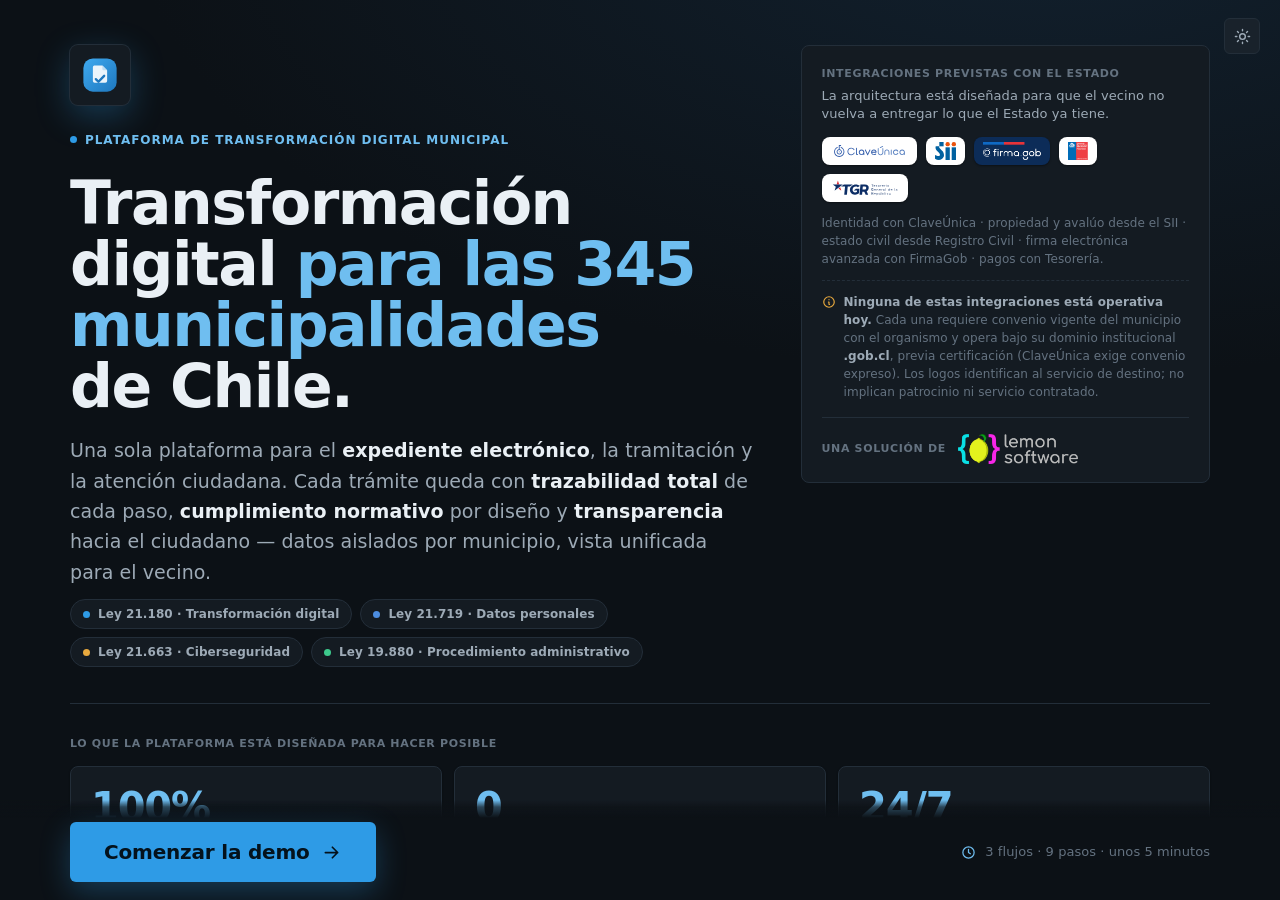
==== commit 642e65c2: "Corregir el dato del titular: 345 municipalidades, no 346 municipios Chile tiene 346 comunas pero 34" ====
--- a/demo.html
+++ b/demo.html
@@ -251,7 +251,11 @@
       <div>
         <span class="iso"><img src="assets/brand/isotipo.svg" alt="Expediente Municipal"></span>
         <div class="eyebrow"><span class="g"></span> Plataforma de transformación digital municipal</div>
-        <h1>Transformación digital <span class="accent">de los 346 municipios</span> de Chile.</h1>
+        <!-- 345, no 346: Chile tiene 346 COMUNAS pero 345 MUNICIPALIDADES — la de Cabo de
+             Hornos administra dos comunas (Cabo de Hornos y Antártica). Y "para las", no
+             "de las": describe el mandato de la Ley 21.180 sobre todo el país, no la
+             cartera de clientes de Lemon. -->
+        <h1>Transformación digital <span class="accent">para las 345 municipalidades</span> de Chile.</h1>
         <p class="lead">Una sola plataforma para el <b>expediente electrónico</b>, la tramitación y la atención ciudadana. Cada trámite queda con <b>trazabilidad total</b> de cada paso, <b>cumplimiento normativo</b> por diseño y <b>transparencia</b> hacia el ciudadano — datos aislados por municipio, vista unificada para el vecino.</p>
 
         <div class="laws" aria-label="Marco legal">
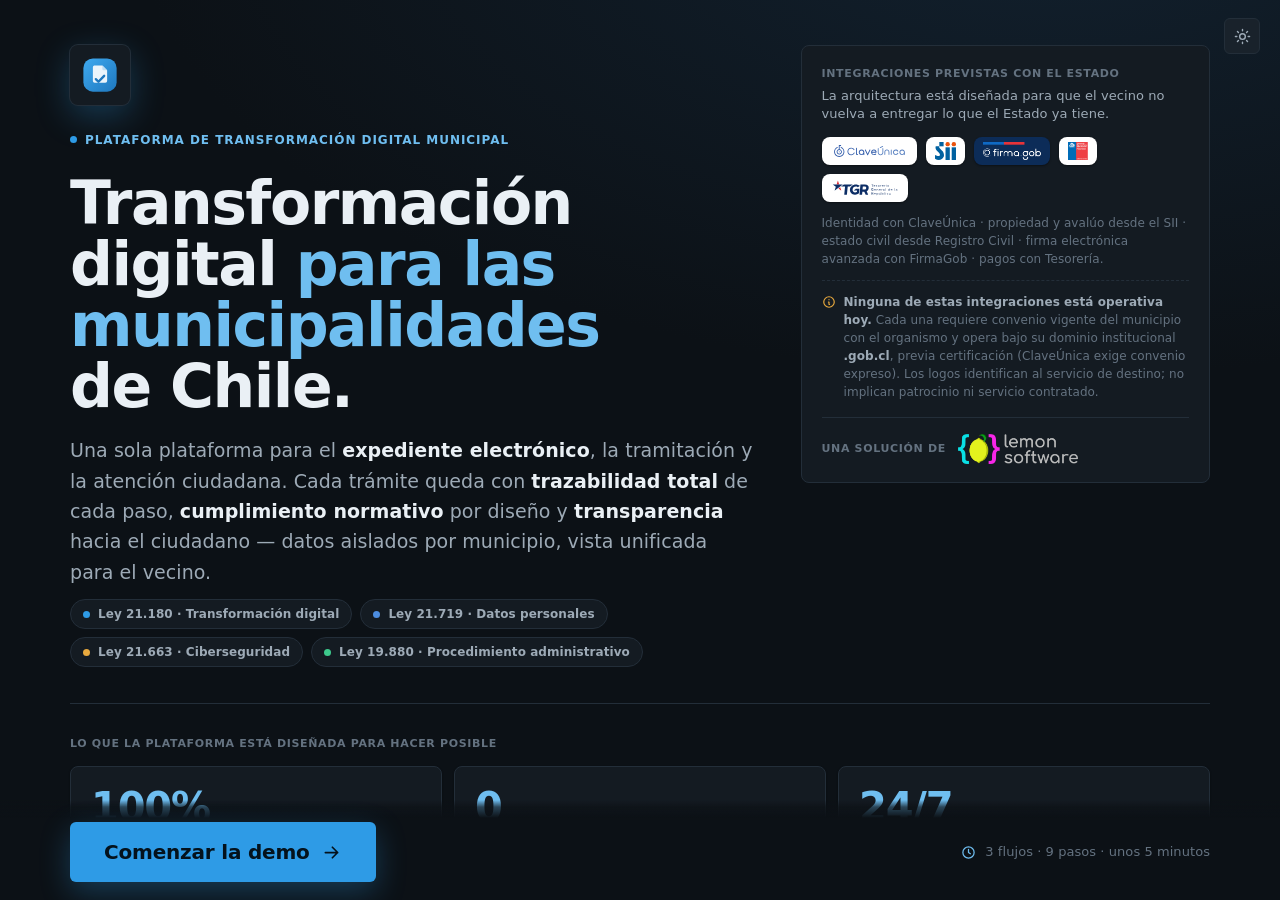
==== commit 93d14b37: "Titular sin cifra + el anillo del tour deja de quedarse clavado - "para las municipalidades de Chile" ====
--- a/demo.html
+++ b/demo.html
@@ -255,7 +255,7 @@
              Hornos administra dos comunas (Cabo de Hornos y Antártica). Y "para las", no
              "de las": describe el mandato de la Ley 21.180 sobre todo el país, no la
              cartera de clientes de Lemon. -->
-        <h1>Transformación digital <span class="accent">para las 345 municipalidades</span> de Chile.</h1>
+        <h1>Transformación digital <span class="accent">para las municipalidades</span> de Chile.</h1>
         <p class="lead">Una sola plataforma para el <b>expediente electrónico</b>, la tramitación y la atención ciudadana. Cada trámite queda con <b>trazabilidad total</b> de cada paso, <b>cumplimiento normativo</b> por diseño y <b>transparencia</b> hacia el ciudadano — datos aislados por municipio, vista unificada para el vecino.</p>
 
         <div class="laws" aria-label="Marco legal">
